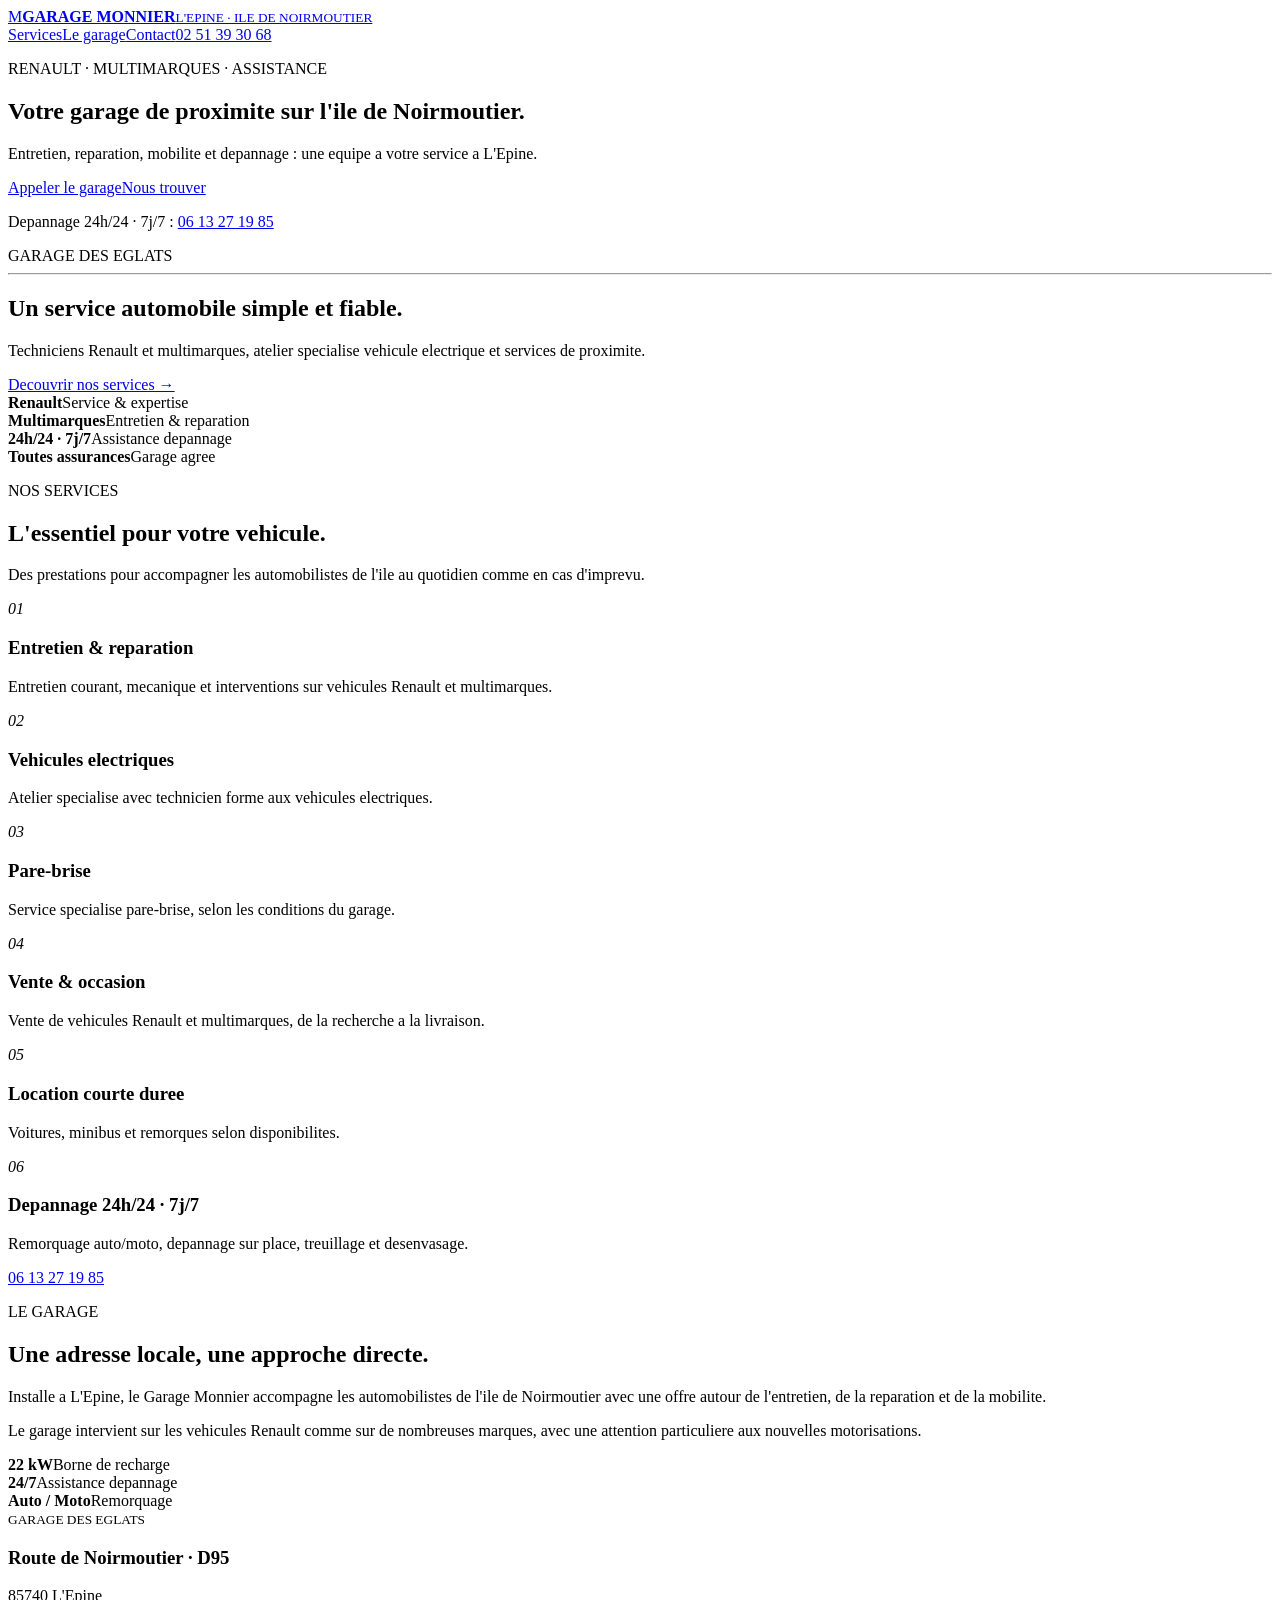
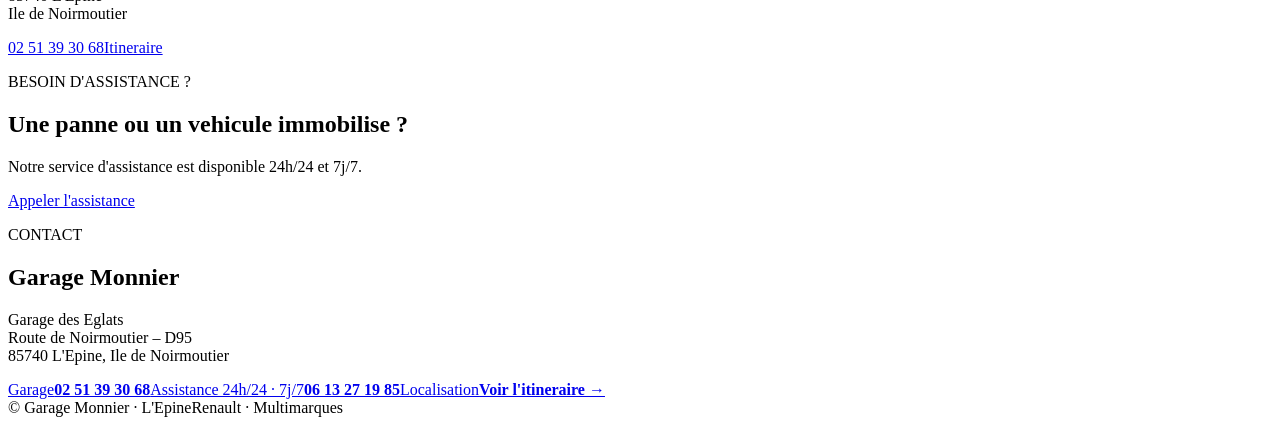
==== index.html @ 8f69752d "feat: add Garage Monnier landing page" ====
<!doctype html>
<html lang="fr">
<head>
<meta charset="utf-8">
<meta name="viewport" content="width=device-width,initial-scale=1">
<meta name="description" content="Garage Monnier - Renault et multimarques a L'Epine, Ile de Noirmoutier.">
<title>Garage Monnier | L'Epine</title>
<link rel="stylesheet" href="style.css">
</head>
<body>
<header class="header">
<div class="container nav-wrap">
<a class="brand" href="#accueil"><span class="mark">M</span><span><b>GARAGE MONNIER</b><small>L'EPINE · ILE DE NOIRMOUTIER</small></span></a>
<nav><a href="#services">Services</a><a href="#garage">Le garage</a><a href="#contact">Contact</a><a class="phone" href="tel:+33251393068">02 51 39 30 68</a></nav>
</div>
</header>
<main>
<section id="accueil" class="hero"><div class="container hero-grid"><div>
<p class="eyebrow">RENAULT · MULTIMARQUES · ASSISTANCE</p>
<h1>Votre garage de proximite sur l'ile de Noirmoutier.</h1>
<p class="lead">Entretien, reparation, mobilite et depannage : une equipe a votre service a L'Epine.</p>
<div class="actions"><a class="btn primary" href="tel:+33251393068">Appeler le garage</a><a class="btn light" href="#contact">Nous trouver</a></div>
<p class="micro">Depannage 24h/24 · 7j/7 : <a href="tel:+33613271985">06 13 27 19 85</a></p>
</div><div class="hero-card"><span>GARAGE DES EGLATS</span><hr><h2>Un service automobile simple et fiable.</h2><p>Techniciens Renault et multimarques, atelier specialise vehicule electrique et services de proximite.</p><a href="#services">Decouvrir nos services →</a></div></div></section>
<section class="trust"><div class="container trust-grid"><div><b>Renault</b><span>Service & expertise</span></div><div><b>Multimarques</b><span>Entretien & reparation</span></div><div><b>24h/24 · 7j/7</b><span>Assistance depannage</span></div><div><b>Toutes assurances</b><span>Garage agree</span></div></div></section>
<section id="services" class="section"><div class="container"><div class="heading"><p class="eyebrow">NOS SERVICES</p><h2>L'essentiel pour votre vehicule.</h2><p>Des prestations pour accompagner les automobilistes de l'ile au quotidien comme en cas d'imprevu.</p></div>
<div class="cards">
<article><i>01</i><h3>Entretien & reparation</h3><p>Entretien courant, mecanique et interventions sur vehicules Renault et multimarques.</p></article>
<article><i>02</i><h3>Vehicules electriques</h3><p>Atelier specialise avec technicien forme aux vehicules electriques.</p></article>
<article><i>03</i><h3>Pare-brise</h3><p>Service specialise pare-brise, selon les conditions du garage.</p></article>
<article><i>04</i><h3>Vente & occasion</h3><p>Vente de vehicules Renault et multimarques, de la recherche a la livraison.</p></article>
<article><i>05</i><h3>Location courte duree</h3><p>Voitures, minibus et remorques selon disponibilites.</p></article>
<article class="emergency"><i>06</i><h3>Depannage 24h/24 · 7j/7</h3><p>Remorquage auto/moto, depannage sur place, treuillage et desenvasage.</p><a href="tel:+33613271985">06 13 27 19 85</a></article>
</div></div></section>
<section id="garage" class="section soft"><div class="container about"><div><p class="eyebrow">LE GARAGE</p><h2>Une adresse locale, une approche directe.</h2><p>Installe a L'Epine, le Garage Monnier accompagne les automobilistes de l'ile de Noirmoutier avec une offre autour de l'entretien, de la reparation et de la mobilite.</p><p>Le garage intervient sur les vehicules Renault comme sur de nombreuses marques, avec une attention particuliere aux nouvelles motorisations.</p><div class="facts"><div><b>22 kW</b><span>Borne de recharge</span></div><div><b>24/7</b><span>Assistance depannage</span></div><div><b>Auto / Moto</b><span>Remorquage</span></div></div></div><aside class="panel"><small>GARAGE DES EGLATS</small><h3>Route de Noirmoutier · D95</h3><p>85740 L'Epine<br>Ile de Noirmoutier</p><a class="btn primary" href="tel:+33251393068">02 51 39 30 68</a><a class="btn outline" target="_blank" rel="noopener" href="https://www.google.com/maps/search/?api=1&query=Garage%20des%20Eglats%20L'Epine%2085740">Itineraire</a></aside></div></section>
<section class="cta"><div class="container cta-inner"><div><p class="eyebrow">BESOIN D'ASSISTANCE ?</p><h2>Une panne ou un vehicule immobilise ?</h2><p>Notre service d'assistance est disponible 24h/24 et 7j/7.</p></div><a class="btn yellow" href="tel:+33613271985">Appeler l'assistance</a></div></section>
<section id="contact" class="section contact"><div class="container contact-grid"><div><p class="eyebrow">CONTACT</p><h2>Garage Monnier</h2><p>Garage des Eglats<br>Route de Noirmoutier – D95<br>85740 L'Epine, Ile de Noirmoutier</p></div><div class="details"><a href="tel:+33251393068"><span>Garage</span><b>02 51 39 30 68</b></a><a href="tel:+33613271985"><span>Assistance 24h/24 · 7j/7</span><b>06 13 27 19 85</b></a><a target="_blank" rel="noopener" href="https://www.google.com/maps/search/?api=1&query=Garage%20des%20Eglats%20L'Epine%2085740"><span>Localisation</span><b>Voir l'itineraire →</b></a></div></div></section>
</main>
<footer><div class="container"><span>© <span id="year"></span> Garage Monnier · L'Epine</span><span>Renault · Multimarques</span></div></footer>
<script src="script.js"></script>
</body></html>
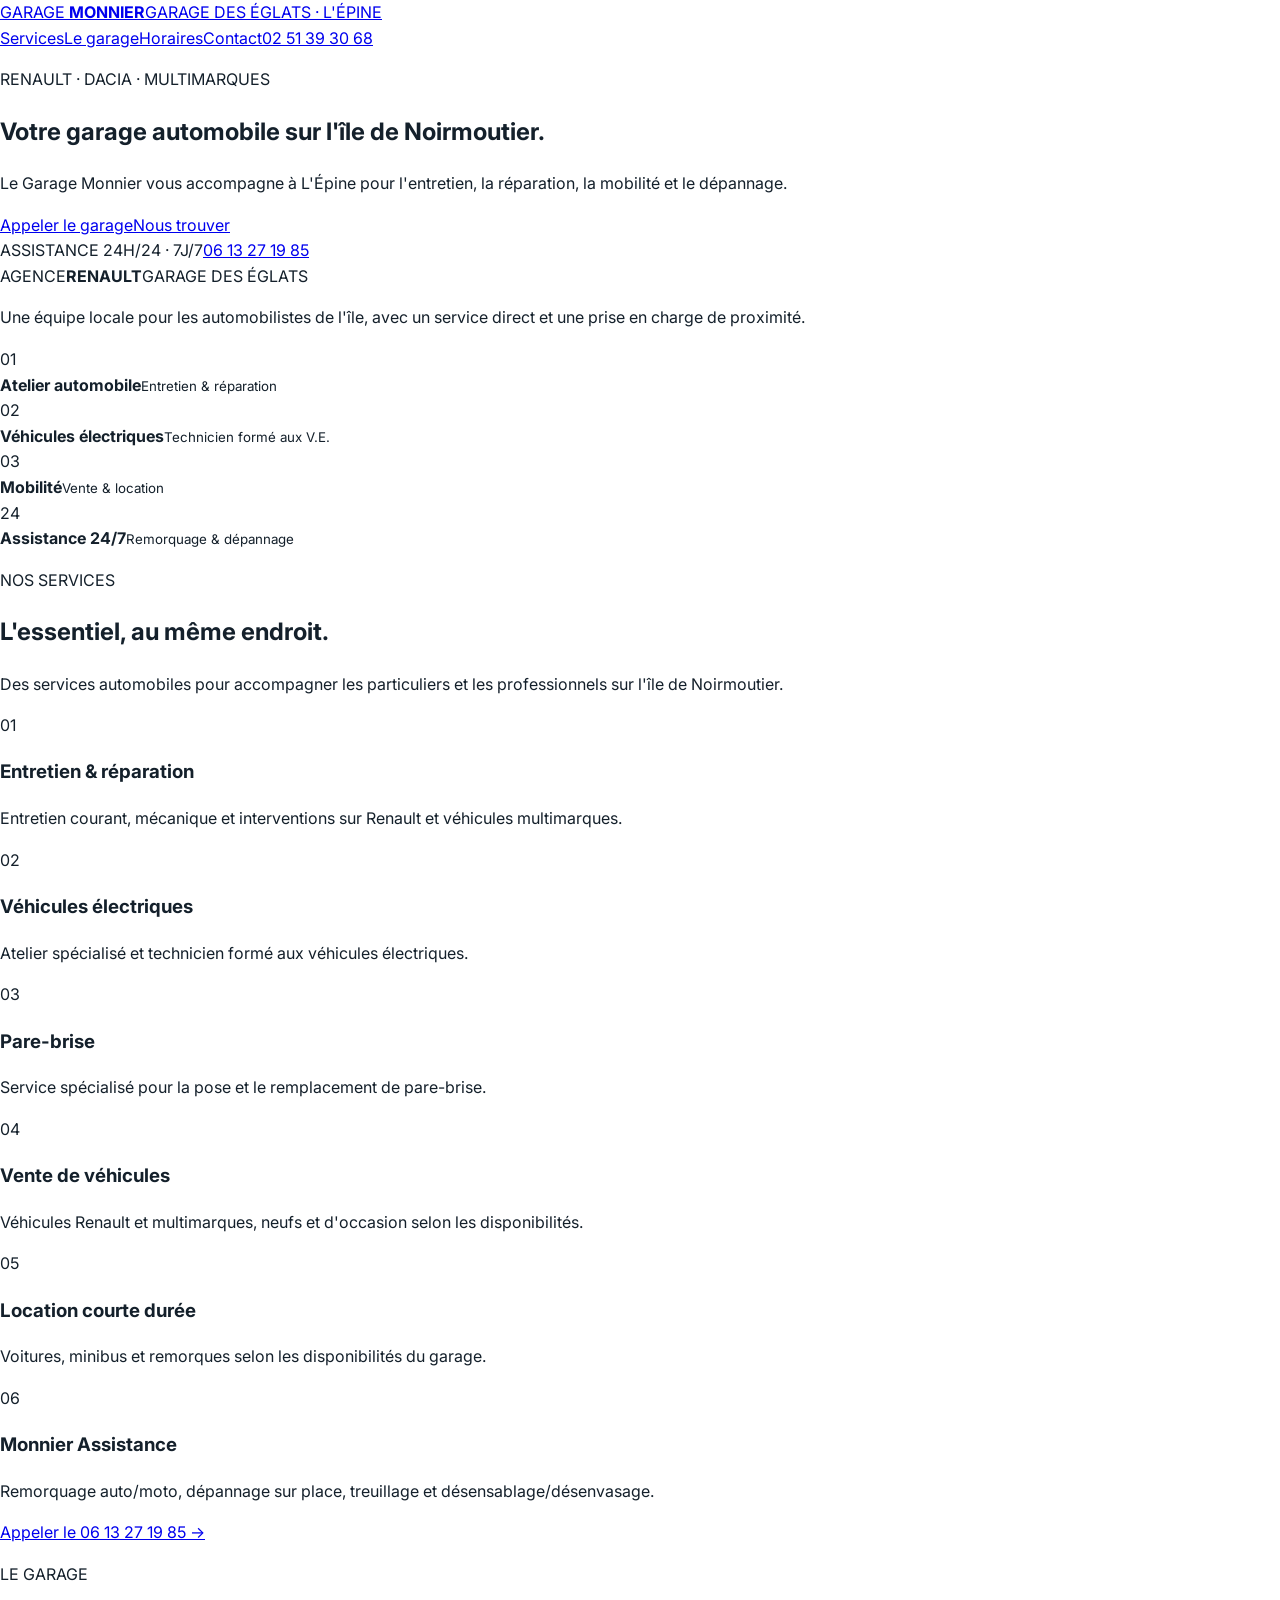
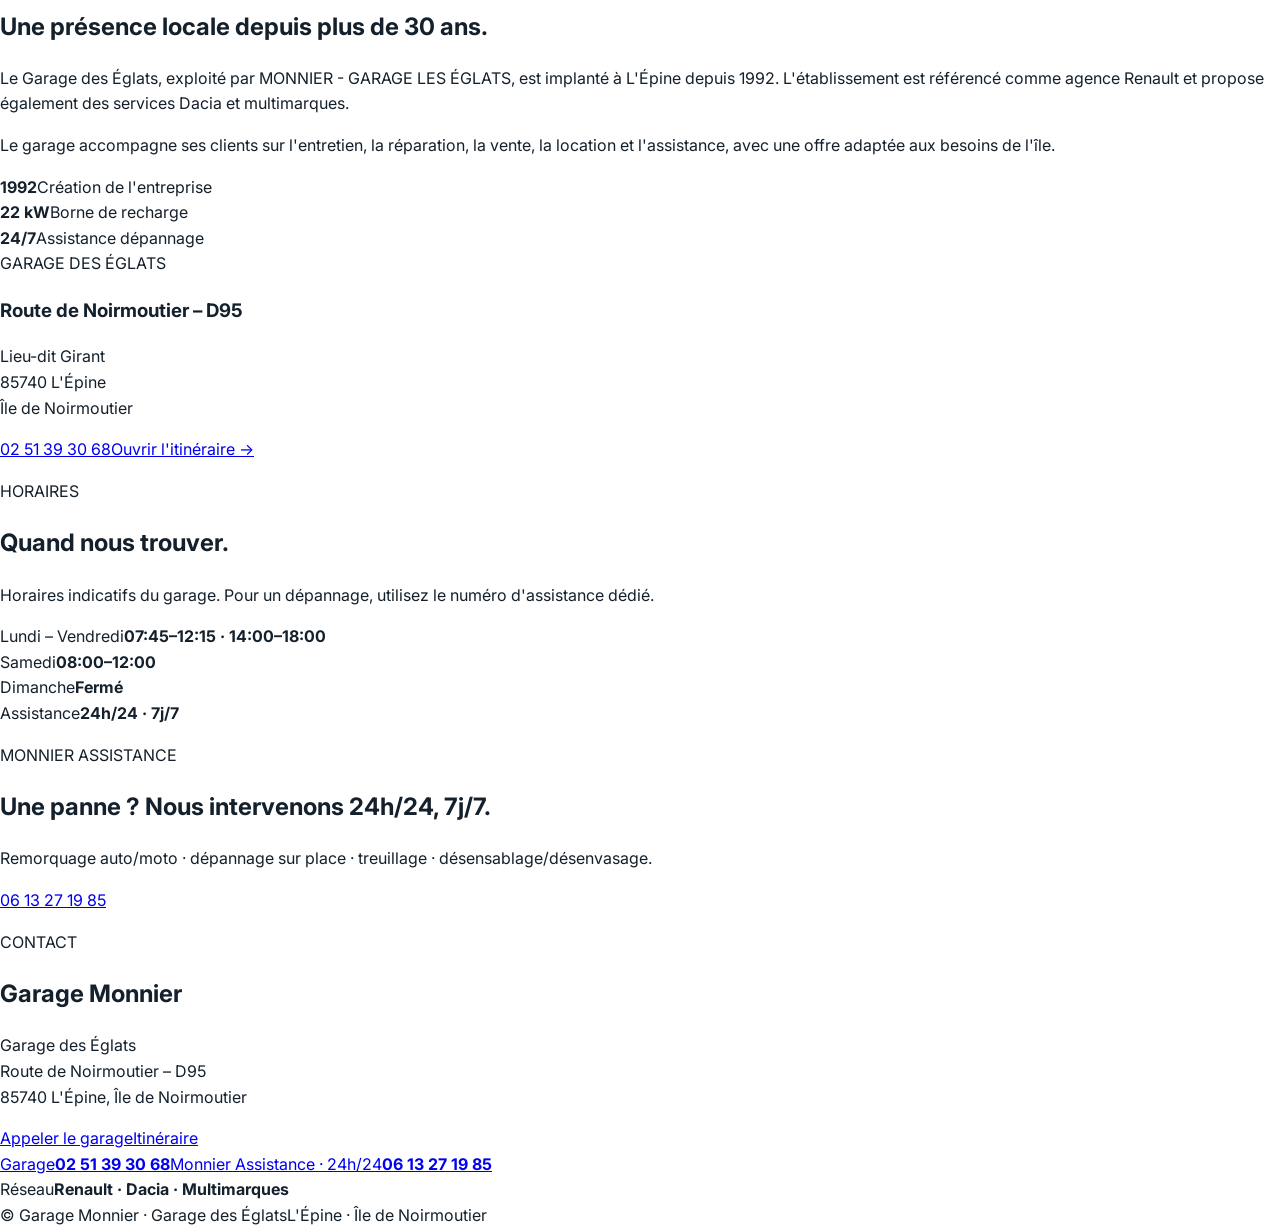
==== commit 25422861: "V2 - refonte sobre et informations Garage Monnier vérifiées" ====
--- a/index.html
+++ b/index.html
@@ -1,41 +1,20 @@
 <!doctype html>
 <html lang="fr">
 <head>
-<meta charset="utf-8">
-<meta name="viewport" content="width=device-width,initial-scale=1">
-<meta name="description" content="Garage Monnier - Renault et multimarques a L'Epine, Ile de Noirmoutier.">
-<title>Garage Monnier | L'Epine</title>
-<link rel="stylesheet" href="style.css">
+<meta charset="utf-8"><meta name="viewport" content="width=device-width, initial-scale=1">
+<meta name="description" content="Garage Monnier – Garage des Églats, agence Renault et Dacia à L'Épine sur l'île de Noirmoutier. Entretien, réparation, vente, location et assistance 24h/24 7j/7.">
+<meta name="theme-color" content="#003b70"><title>Garage Monnier | Garage des Églats – L'Épine</title>
+<link rel="preconnect" href="https://fonts.googleapis.com"><link rel="preconnect" href="https://fonts.gstatic.com" crossorigin><link href="https://fonts.googleapis.com/css2?family=Inter:wght@400;500;600;700;800&family=Montserrat:wght@600;700;800&display=swap" rel="stylesheet"><link rel="stylesheet" href="style.css">
 </head>
 <body>
-<header class="header">
-<div class="container nav-wrap">
-<a class="brand" href="#accueil"><span class="mark">M</span><span><b>GARAGE MONNIER</b><small>L'EPINE · ILE DE NOIRMOUTIER</small></span></a>
-<nav><a href="#services">Services</a><a href="#garage">Le garage</a><a href="#contact">Contact</a><a class="phone" href="tel:+33251393068">02 51 39 30 68</a></nav>
-</div>
-</header>
+<header class="site-header"><div class="container nav-wrap"><a class="brand" href="#accueil"><span class="brand-main">GARAGE <strong>MONNIER</strong></span><span class="brand-sub">GARAGE DES ÉGLATS · L'ÉPINE</span></a><nav class="nav"><a href="#services">Services</a><a href="#garage">Le garage</a><a href="#horaires">Horaires</a><a href="#contact">Contact</a><a class="nav-phone" href="tel:+33251393068">02 51 39 30 68</a></nav></div></header>
 <main>
-<section id="accueil" class="hero"><div class="container hero-grid"><div>
-<p class="eyebrow">RENAULT · MULTIMARQUES · ASSISTANCE</p>
-<h1>Votre garage de proximite sur l'ile de Noirmoutier.</h1>
-<p class="lead">Entretien, reparation, mobilite et depannage : une equipe a votre service a L'Epine.</p>
-<div class="actions"><a class="btn primary" href="tel:+33251393068">Appeler le garage</a><a class="btn light" href="#contact">Nous trouver</a></div>
-<p class="micro">Depannage 24h/24 · 7j/7 : <a href="tel:+33613271985">06 13 27 19 85</a></p>
-</div><div class="hero-card"><span>GARAGE DES EGLATS</span><hr><h2>Un service automobile simple et fiable.</h2><p>Techniciens Renault et multimarques, atelier specialise vehicule electrique et services de proximite.</p><a href="#services">Decouvrir nos services →</a></div></div></section>
-<section class="trust"><div class="container trust-grid"><div><b>Renault</b><span>Service & expertise</span></div><div><b>Multimarques</b><span>Entretien & reparation</span></div><div><b>24h/24 · 7j/7</b><span>Assistance depannage</span></div><div><b>Toutes assurances</b><span>Garage agree</span></div></div></section>
-<section id="services" class="section"><div class="container"><div class="heading"><p class="eyebrow">NOS SERVICES</p><h2>L'essentiel pour votre vehicule.</h2><p>Des prestations pour accompagner les automobilistes de l'ile au quotidien comme en cas d'imprevu.</p></div>
-<div class="cards">
-<article><i>01</i><h3>Entretien & reparation</h3><p>Entretien courant, mecanique et interventions sur vehicules Renault et multimarques.</p></article>
-<article><i>02</i><h3>Vehicules electriques</h3><p>Atelier specialise avec technicien forme aux vehicules electriques.</p></article>
-<article><i>03</i><h3>Pare-brise</h3><p>Service specialise pare-brise, selon les conditions du garage.</p></article>
-<article><i>04</i><h3>Vente & occasion</h3><p>Vente de vehicules Renault et multimarques, de la recherche a la livraison.</p></article>
-<article><i>05</i><h3>Location courte duree</h3><p>Voitures, minibus et remorques selon disponibilites.</p></article>
-<article class="emergency"><i>06</i><h3>Depannage 24h/24 · 7j/7</h3><p>Remorquage auto/moto, depannage sur place, treuillage et desenvasage.</p><a href="tel:+33613271985">06 13 27 19 85</a></article>
-</div></div></section>
-<section id="garage" class="section soft"><div class="container about"><div><p class="eyebrow">LE GARAGE</p><h2>Une adresse locale, une approche directe.</h2><p>Installe a L'Epine, le Garage Monnier accompagne les automobilistes de l'ile de Noirmoutier avec une offre autour de l'entretien, de la reparation et de la mobilite.</p><p>Le garage intervient sur les vehicules Renault comme sur de nombreuses marques, avec une attention particuliere aux nouvelles motorisations.</p><div class="facts"><div><b>22 kW</b><span>Borne de recharge</span></div><div><b>24/7</b><span>Assistance depannage</span></div><div><b>Auto / Moto</b><span>Remorquage</span></div></div></div><aside class="panel"><small>GARAGE DES EGLATS</small><h3>Route de Noirmoutier · D95</h3><p>85740 L'Epine<br>Ile de Noirmoutier</p><a class="btn primary" href="tel:+33251393068">02 51 39 30 68</a><a class="btn outline" target="_blank" rel="noopener" href="https://www.google.com/maps/search/?api=1&query=Garage%20des%20Eglats%20L'Epine%2085740">Itineraire</a></aside></div></section>
-<section class="cta"><div class="container cta-inner"><div><p class="eyebrow">BESOIN D'ASSISTANCE ?</p><h2>Une panne ou un vehicule immobilise ?</h2><p>Notre service d'assistance est disponible 24h/24 et 7j/7.</p></div><a class="btn yellow" href="tel:+33613271985">Appeler l'assistance</a></div></section>
-<section id="contact" class="section contact"><div class="container contact-grid"><div><p class="eyebrow">CONTACT</p><h2>Garage Monnier</h2><p>Garage des Eglats<br>Route de Noirmoutier – D95<br>85740 L'Epine, Ile de Noirmoutier</p></div><div class="details"><a href="tel:+33251393068"><span>Garage</span><b>02 51 39 30 68</b></a><a href="tel:+33613271985"><span>Assistance 24h/24 · 7j/7</span><b>06 13 27 19 85</b></a><a target="_blank" rel="noopener" href="https://www.google.com/maps/search/?api=1&query=Garage%20des%20Eglats%20L'Epine%2085740"><span>Localisation</span><b>Voir l'itineraire →</b></a></div></div></section>
-</main>
-<footer><div class="container"><span>© <span id="year"></span> Garage Monnier · L'Epine</span><span>Renault · Multimarques</span></div></footer>
-<script src="script.js"></script>
-</body></html>
+<section id="accueil" class="hero"><div class="hero-line"></div><div class="container hero-grid"><div class="hero-copy"><p class="eyebrow">RENAULT · DACIA · MULTIMARQUES</p><h1>Votre garage automobile sur l'île de Noirmoutier.</h1><p class="hero-lead">Le Garage Monnier vous accompagne à L'Épine pour l'entretien, la réparation, la mobilité et le dépannage.</p><div class="actions"><a class="btn btn-yellow" href="tel:+33251393068">Appeler le garage</a><a class="btn btn-white" href="#contact">Nous trouver</a></div><div class="hero-assistance"><span>ASSISTANCE 24H/24 · 7J/7</span><a href="tel:+33613271985">06 13 27 19 85</a></div></div><div class="hero-side"><div class="dealer-badge"><span>AGENCE</span><strong>RENAULT</strong><span>GARAGE DES ÉGLATS</span></div><p>Une équipe locale pour les automobilistes de l'île, avec un service direct et une prise en charge de proximité.</p></div></div></section>
+<section class="quick-info"><div class="container quick-grid"><div><span class="quick-icon">01</span><div><strong>Atelier automobile</strong><small>Entretien & réparation</small></div></div><div><span class="quick-icon">02</span><div><strong>Véhicules électriques</strong><small>Technicien formé aux V.E.</small></div></div><div><span class="quick-icon">03</span><div><strong>Mobilité</strong><small>Vente & location</small></div></div><div class="quick-emergency"><span class="quick-icon">24</span><div><strong>Assistance 24/7</strong><small>Remorquage & dépannage</small></div></div></div></section>
+<section id="services" class="section"><div class="container"><div class="section-head"><p class="eyebrow blue">NOS SERVICES</p><h2>L'essentiel, au même endroit.</h2><p>Des services automobiles pour accompagner les particuliers et les professionnels sur l'île de Noirmoutier.</p></div><div class="service-grid"><article class="service-card"><span>01</span><h3>Entretien & réparation</h3><p>Entretien courant, mécanique et interventions sur Renault et véhicules multimarques.</p></article><article class="service-card"><span>02</span><h3>Véhicules électriques</h3><p>Atelier spécialisé et technicien formé aux véhicules électriques.</p></article><article class="service-card"><span>03</span><h3>Pare-brise</h3><p>Service spécialisé pour la pose et le remplacement de pare-brise.</p></article><article class="service-card"><span>04</span><h3>Vente de véhicules</h3><p>Véhicules Renault et multimarques, neufs et d'occasion selon les disponibilités.</p></article><article class="service-card"><span>05</span><h3>Location courte durée</h3><p>Voitures, minibus et remorques selon les disponibilités du garage.</p></article><article class="service-card service-card-dark"><span>06</span><h3>Monnier Assistance</h3><p>Remorquage auto/moto, dépannage sur place, treuillage et désensablage/désenvasage.</p><a href="tel:+33613271985">Appeler le 06 13 27 19 85 →</a></article></div></div></section>
+<section id="garage" class="section section-grey"><div class="container split"><div class="garage-copy"><p class="eyebrow blue">LE GARAGE</p><h2>Une présence locale depuis plus de 30 ans.</h2><p>Le Garage des Églats, exploité par MONNIER - GARAGE LES ÉGLATS, est implanté à L'Épine depuis 1992. L'établissement est référencé comme agence Renault et propose également des services Dacia et multimarques.</p><p>Le garage accompagne ses clients sur l'entretien, la réparation, la vente, la location et l'assistance, avec une offre adaptée aux besoins de l'île.</p><div class="stats"><div><strong>1992</strong><span>Création de l'entreprise</span></div><div><strong>22 kW</strong><span>Borne de recharge</span></div><div><strong>24/7</strong><span>Assistance dépannage</span></div></div></div><aside class="address-card"><div class="card-label">GARAGE DES ÉGLATS</div><h3>Route de Noirmoutier – D95</h3><p>Lieu-dit Girant<br>85740 L'Épine<br>Île de Noirmoutier</p><a class="btn btn-blue" href="tel:+33251393068">02 51 39 30 68</a><a class="map-link" target="_blank" rel="noopener" href="https://www.google.com/maps/search/?api=1&query=Garage%20des%20Eglats%20Route%20de%20Noirmoutier%2085740%20L%27Epine">Ouvrir l'itinéraire →</a></aside></div></section>
+<section id="horaires" class="section hours-section"><div class="container hours-grid"><div><p class="eyebrow blue">HORAIRES</p><h2>Quand nous trouver.</h2><p class="muted">Horaires indicatifs du garage. Pour un dépannage, utilisez le numéro d'assistance dédié.</p></div><div class="hours-card"><div><span>Lundi – Vendredi</span><strong>07:45–12:15 · 14:00–18:00</strong></div><div><span>Samedi</span><strong>08:00–12:00</strong></div><div><span>Dimanche</span><strong>Fermé</strong></div><div class="hours-note"><span>Assistance</span><strong>24h/24 · 7j/7</strong></div></div></div></section>
+<section class="emergency-banner"><div class="container emergency-inner"><div><p class="eyebrow">MONNIER ASSISTANCE</p><h2>Une panne ? Nous intervenons 24h/24, 7j/7.</h2><p>Remorquage auto/moto · dépannage sur place · treuillage · désensablage/désenvasage.</p></div><a class="btn btn-yellow" href="tel:+33613271985">06 13 27 19 85</a></div></section>
+<section id="contact" class="section contact-section"><div class="container contact-grid"><div><p class="eyebrow blue">CONTACT</p><h2>Garage Monnier</h2><p class="muted">Garage des Églats<br>Route de Noirmoutier – D95<br>85740 L'Épine, Île de Noirmoutier</p><div class="contact-actions"><a class="btn btn-blue" href="tel:+33251393068">Appeler le garage</a><a class="btn btn-outline" target="_blank" rel="noopener" href="https://www.google.com/maps/search/?api=1&query=Garage%20des%20Eglats%20Route%20de%20Noirmoutier%2085740%20L%27Epine">Itinéraire</a></div></div><div class="contact-list"><a href="tel:+33251393068"><span>Garage</span><strong>02 51 39 30 68</strong></a><a href="tel:+33613271985"><span>Monnier Assistance · 24h/24</span><strong>06 13 27 19 85</strong></a><div><span>Réseau</span><strong>Renault · Dacia · Multimarques</strong></div></div></div></section>
+</main><footer><div class="container footer-inner"><span>© <span id="year"></span> Garage Monnier · Garage des Églats</span><span>L'Épine · Île de Noirmoutier</span></div></footer><script src="script.js"></script>
+</body></html>
--- a/style.css
+++ b/style.css
@@ -0,0 +1 @@
+body{margin:0;font-family:Inter,Arial,sans-serif;color:#14202b;background:#fff;line-height:1.6}
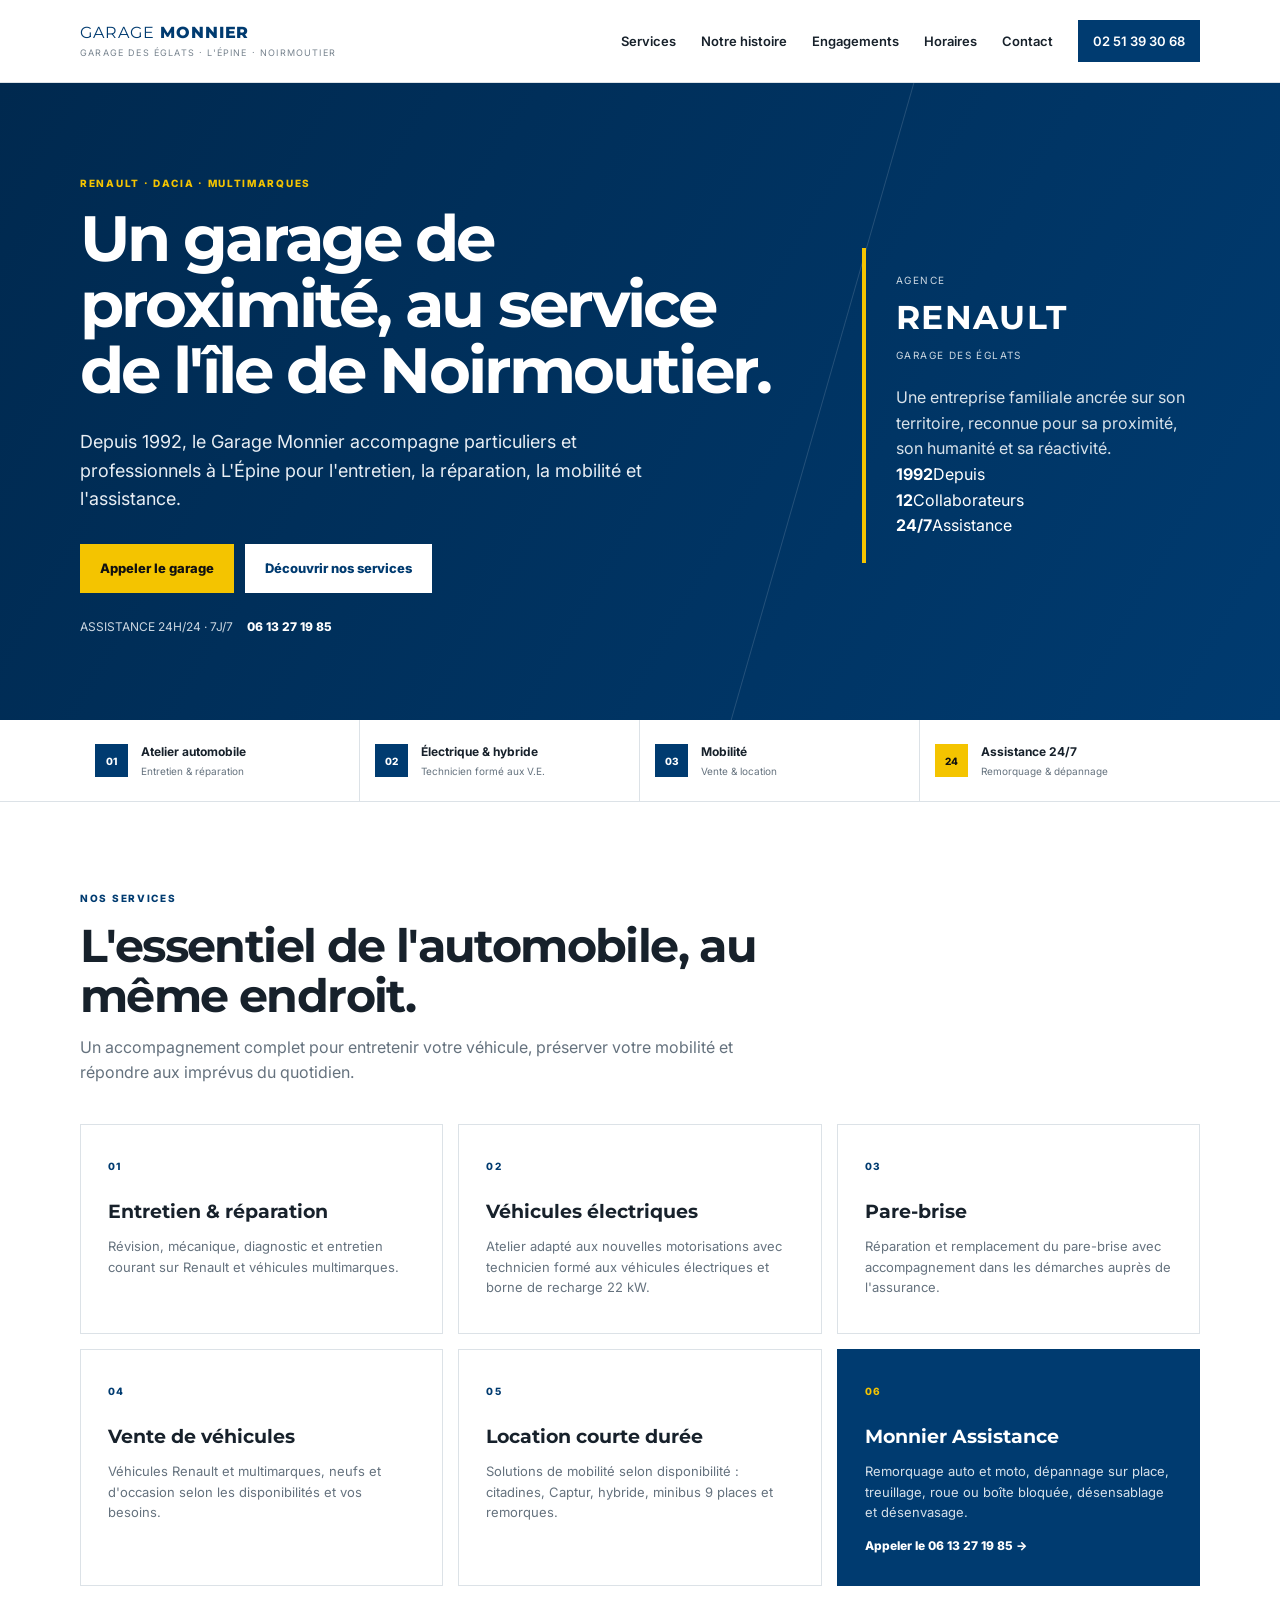
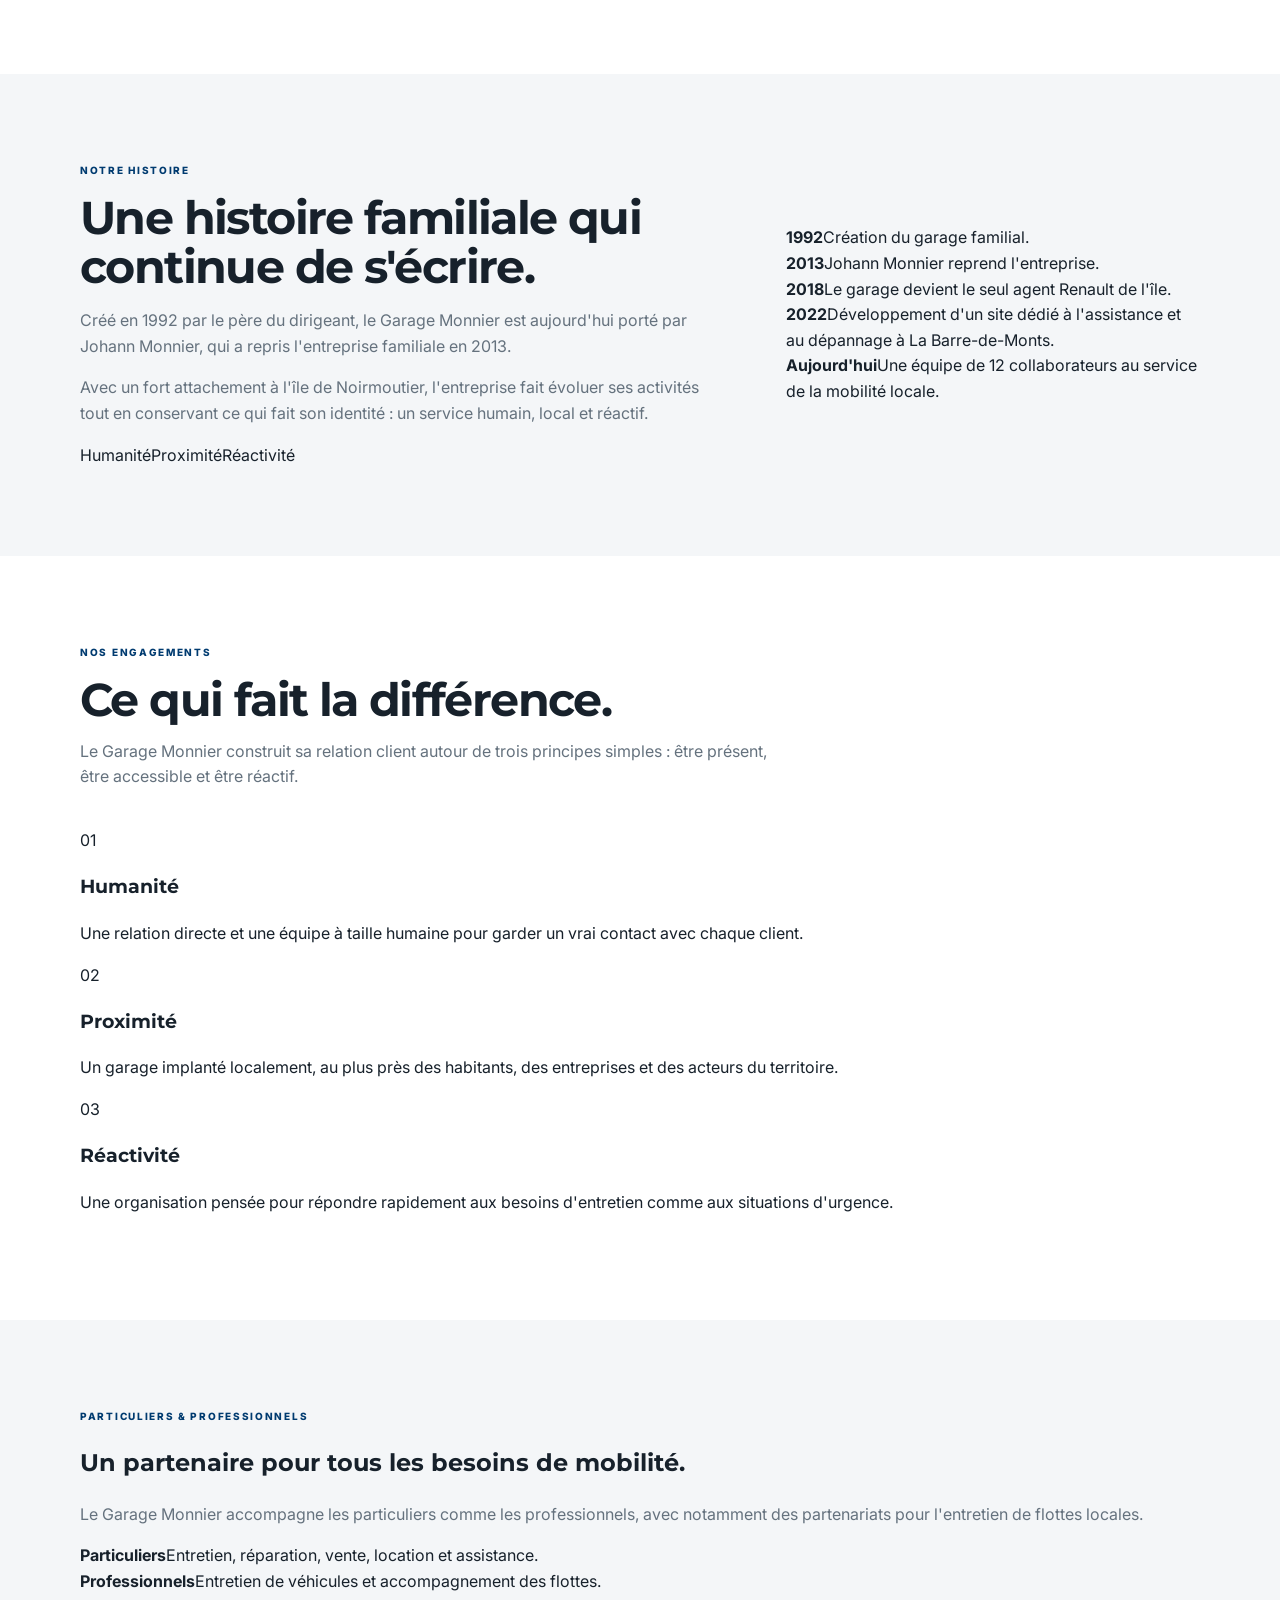
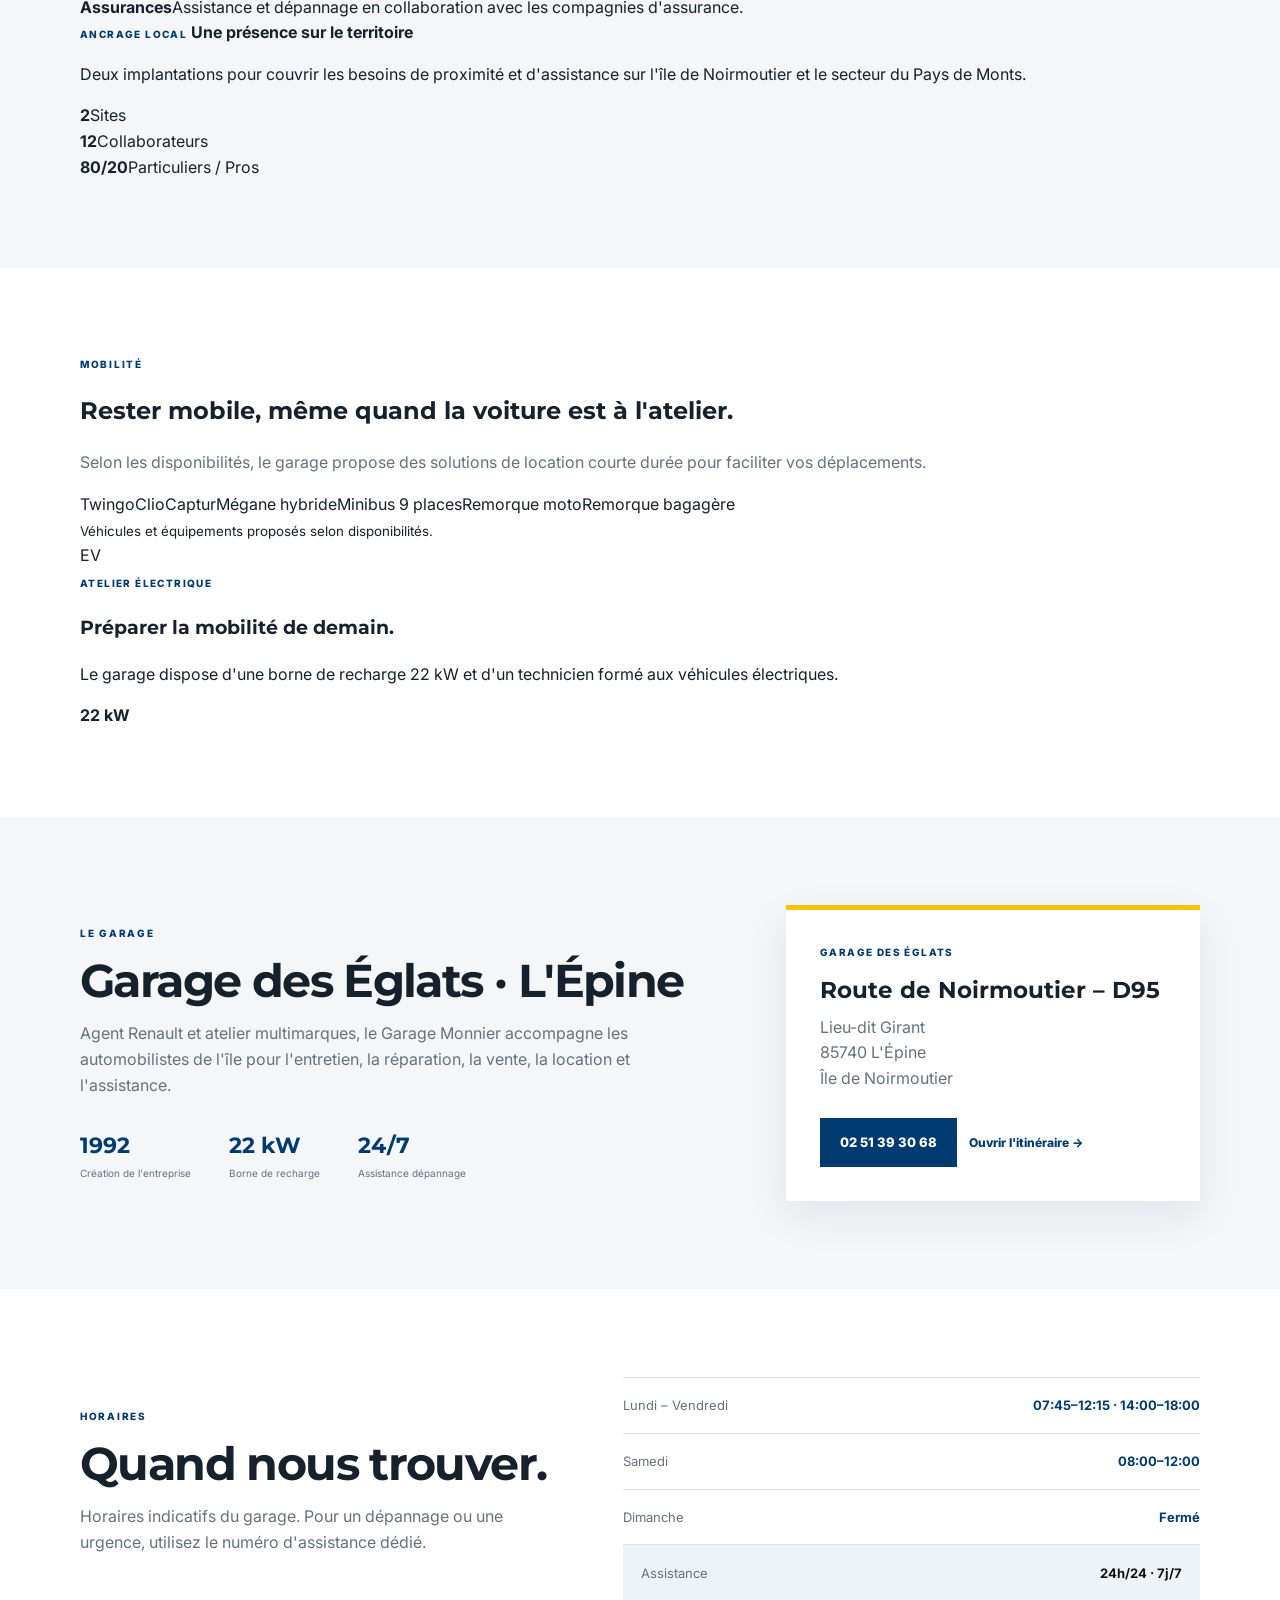
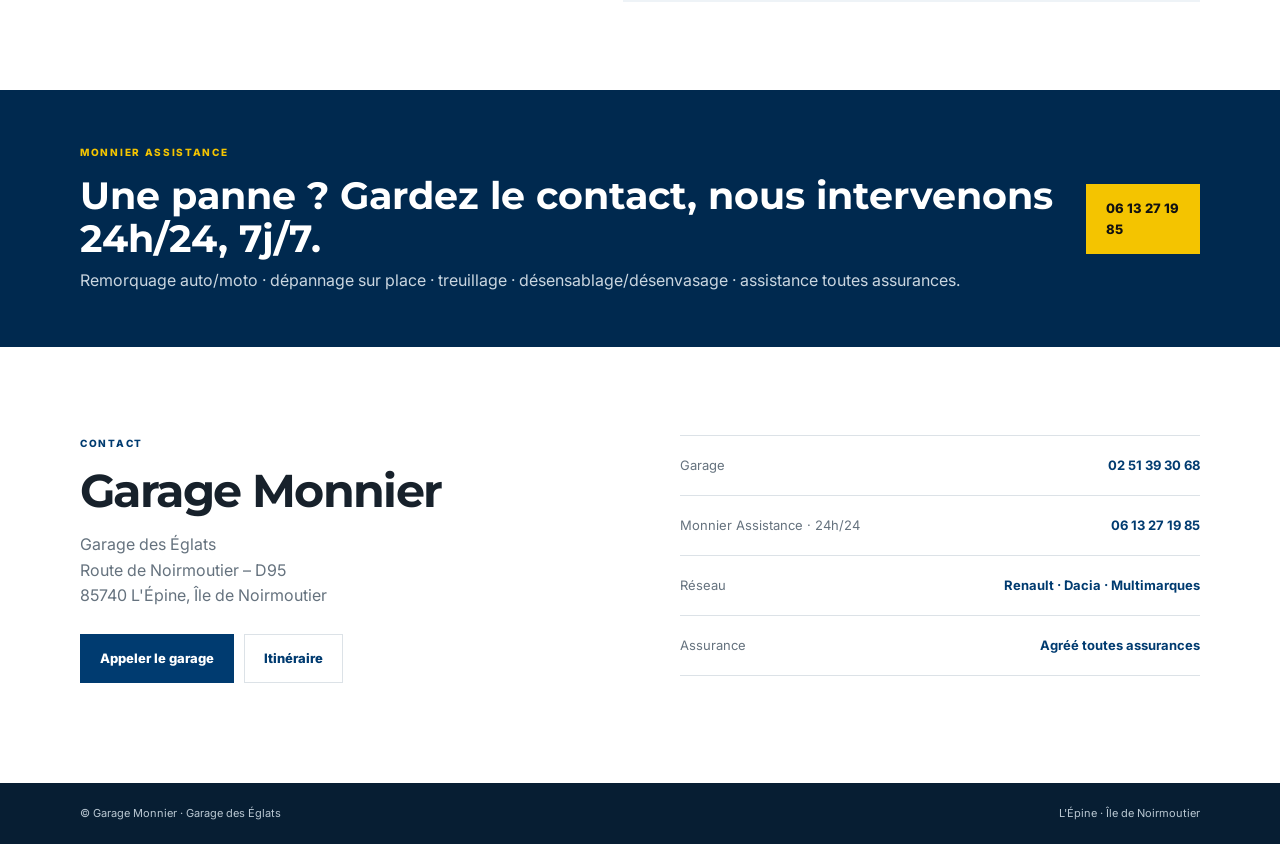
==== commit 017053a6: "feat: enrich Garage Monnier website content and presentation" ====
--- a/index.html
+++ b/index.html
@@ -1,20 +1,242 @@
 <!doctype html>
 <html lang="fr">
 <head>
-<meta charset="utf-8"><meta name="viewport" content="width=device-width, initial-scale=1">
-<meta name="description" content="Garage Monnier – Garage des Églats, agence Renault et Dacia à L'Épine sur l'île de Noirmoutier. Entretien, réparation, vente, location et assistance 24h/24 7j/7.">
-<meta name="theme-color" content="#003b70"><title>Garage Monnier | Garage des Églats – L'Épine</title>
-<link rel="preconnect" href="https://fonts.googleapis.com"><link rel="preconnect" href="https://fonts.gstatic.com" crossorigin><link href="https://fonts.googleapis.com/css2?family=Inter:wght@400;500;600;700;800&family=Montserrat:wght@600;700;800&display=swap" rel="stylesheet"><link rel="stylesheet" href="style.css">
+<meta charset="utf-8">
+<meta name="viewport" content="width=device-width, initial-scale=1">
+<meta name="description" content="Garage Monnier – Garage des Églats à L'Épine, agent Renault et services multimarques sur l'île de Noirmoutier. Entretien, réparation, véhicules électriques, vente, location, pare-brise et assistance 24h/24 7j/7.">
+<meta name="theme-color" content="#003b70">
+<title>Garage Monnier | Garage des Églats – L'Épine</title>
+<link rel="preconnect" href="https://fonts.googleapis.com">
+<link rel="preconnect" href="https://fonts.gstatic.com" crossorigin>
+<link href="https://fonts.googleapis.com/css2?family=Inter:wght@400;500;600;700;800&family=Montserrat:wght@600;700;800&display=swap" rel="stylesheet">
+<link rel="stylesheet" href="style.css">
 </head>
 <body>
-<header class="site-header"><div class="container nav-wrap"><a class="brand" href="#accueil"><span class="brand-main">GARAGE <strong>MONNIER</strong></span><span class="brand-sub">GARAGE DES ÉGLATS · L'ÉPINE</span></a><nav class="nav"><a href="#services">Services</a><a href="#garage">Le garage</a><a href="#horaires">Horaires</a><a href="#contact">Contact</a><a class="nav-phone" href="tel:+33251393068">02 51 39 30 68</a></nav></div></header>
+<header class="site-header">
+  <div class="container nav-wrap">
+    <a class="brand" href="#accueil">
+      <span class="brand-main">GARAGE <strong>MONNIER</strong></span>
+      <span class="brand-sub">GARAGE DES ÉGLATS · L'ÉPINE · NOIRMOUTIER</span>
+    </a>
+    <nav class="nav" aria-label="Navigation principale">
+      <a href="#services">Services</a>
+      <a href="#histoire">Notre histoire</a>
+      <a href="#engagements">Engagements</a>
+      <a href="#horaires">Horaires</a>
+      <a href="#contact">Contact</a>
+      <a class="nav-phone" href="tel:+33251393068">02 51 39 30 68</a>
+    </nav>
+  </div>
+</header>
+
 <main>
-<section id="accueil" class="hero"><div class="hero-line"></div><div class="container hero-grid"><div class="hero-copy"><p class="eyebrow">RENAULT · DACIA · MULTIMARQUES</p><h1>Votre garage automobile sur l'île de Noirmoutier.</h1><p class="hero-lead">Le Garage Monnier vous accompagne à L'Épine pour l'entretien, la réparation, la mobilité et le dépannage.</p><div class="actions"><a class="btn btn-yellow" href="tel:+33251393068">Appeler le garage</a><a class="btn btn-white" href="#contact">Nous trouver</a></div><div class="hero-assistance"><span>ASSISTANCE 24H/24 · 7J/7</span><a href="tel:+33613271985">06 13 27 19 85</a></div></div><div class="hero-side"><div class="dealer-badge"><span>AGENCE</span><strong>RENAULT</strong><span>GARAGE DES ÉGLATS</span></div><p>Une équipe locale pour les automobilistes de l'île, avec un service direct et une prise en charge de proximité.</p></div></div></section>
-<section class="quick-info"><div class="container quick-grid"><div><span class="quick-icon">01</span><div><strong>Atelier automobile</strong><small>Entretien & réparation</small></div></div><div><span class="quick-icon">02</span><div><strong>Véhicules électriques</strong><small>Technicien formé aux V.E.</small></div></div><div><span class="quick-icon">03</span><div><strong>Mobilité</strong><small>Vente & location</small></div></div><div class="quick-emergency"><span class="quick-icon">24</span><div><strong>Assistance 24/7</strong><small>Remorquage & dépannage</small></div></div></div></section>
-<section id="services" class="section"><div class="container"><div class="section-head"><p class="eyebrow blue">NOS SERVICES</p><h2>L'essentiel, au même endroit.</h2><p>Des services automobiles pour accompagner les particuliers et les professionnels sur l'île de Noirmoutier.</p></div><div class="service-grid"><article class="service-card"><span>01</span><h3>Entretien & réparation</h3><p>Entretien courant, mécanique et interventions sur Renault et véhicules multimarques.</p></article><article class="service-card"><span>02</span><h3>Véhicules électriques</h3><p>Atelier spécialisé et technicien formé aux véhicules électriques.</p></article><article class="service-card"><span>03</span><h3>Pare-brise</h3><p>Service spécialisé pour la pose et le remplacement de pare-brise.</p></article><article class="service-card"><span>04</span><h3>Vente de véhicules</h3><p>Véhicules Renault et multimarques, neufs et d'occasion selon les disponibilités.</p></article><article class="service-card"><span>05</span><h3>Location courte durée</h3><p>Voitures, minibus et remorques selon les disponibilités du garage.</p></article><article class="service-card service-card-dark"><span>06</span><h3>Monnier Assistance</h3><p>Remorquage auto/moto, dépannage sur place, treuillage et désensablage/désenvasage.</p><a href="tel:+33613271985">Appeler le 06 13 27 19 85 →</a></article></div></div></section>
-<section id="garage" class="section section-grey"><div class="container split"><div class="garage-copy"><p class="eyebrow blue">LE GARAGE</p><h2>Une présence locale depuis plus de 30 ans.</h2><p>Le Garage des Églats, exploité par MONNIER - GARAGE LES ÉGLATS, est implanté à L'Épine depuis 1992. L'établissement est référencé comme agence Renault et propose également des services Dacia et multimarques.</p><p>Le garage accompagne ses clients sur l'entretien, la réparation, la vente, la location et l'assistance, avec une offre adaptée aux besoins de l'île.</p><div class="stats"><div><strong>1992</strong><span>Création de l'entreprise</span></div><div><strong>22 kW</strong><span>Borne de recharge</span></div><div><strong>24/7</strong><span>Assistance dépannage</span></div></div></div><aside class="address-card"><div class="card-label">GARAGE DES ÉGLATS</div><h3>Route de Noirmoutier – D95</h3><p>Lieu-dit Girant<br>85740 L'Épine<br>Île de Noirmoutier</p><a class="btn btn-blue" href="tel:+33251393068">02 51 39 30 68</a><a class="map-link" target="_blank" rel="noopener" href="https://www.google.com/maps/search/?api=1&query=Garage%20des%20Eglats%20Route%20de%20Noirmoutier%2085740%20L%27Epine">Ouvrir l'itinéraire →</a></aside></div></section>
-<section id="horaires" class="section hours-section"><div class="container hours-grid"><div><p class="eyebrow blue">HORAIRES</p><h2>Quand nous trouver.</h2><p class="muted">Horaires indicatifs du garage. Pour un dépannage, utilisez le numéro d'assistance dédié.</p></div><div class="hours-card"><div><span>Lundi – Vendredi</span><strong>07:45–12:15 · 14:00–18:00</strong></div><div><span>Samedi</span><strong>08:00–12:00</strong></div><div><span>Dimanche</span><strong>Fermé</strong></div><div class="hours-note"><span>Assistance</span><strong>24h/24 · 7j/7</strong></div></div></div></section>
-<section class="emergency-banner"><div class="container emergency-inner"><div><p class="eyebrow">MONNIER ASSISTANCE</p><h2>Une panne ? Nous intervenons 24h/24, 7j/7.</h2><p>Remorquage auto/moto · dépannage sur place · treuillage · désensablage/désenvasage.</p></div><a class="btn btn-yellow" href="tel:+33613271985">06 13 27 19 85</a></div></section>
-<section id="contact" class="section contact-section"><div class="container contact-grid"><div><p class="eyebrow blue">CONTACT</p><h2>Garage Monnier</h2><p class="muted">Garage des Églats<br>Route de Noirmoutier – D95<br>85740 L'Épine, Île de Noirmoutier</p><div class="contact-actions"><a class="btn btn-blue" href="tel:+33251393068">Appeler le garage</a><a class="btn btn-outline" target="_blank" rel="noopener" href="https://www.google.com/maps/search/?api=1&query=Garage%20des%20Eglats%20Route%20de%20Noirmoutier%2085740%20L%27Epine">Itinéraire</a></div></div><div class="contact-list"><a href="tel:+33251393068"><span>Garage</span><strong>02 51 39 30 68</strong></a><a href="tel:+33613271985"><span>Monnier Assistance · 24h/24</span><strong>06 13 27 19 85</strong></a><div><span>Réseau</span><strong>Renault · Dacia · Multimarques</strong></div></div></div></section>
-</main><footer><div class="container footer-inner"><span>© <span id="year"></span> Garage Monnier · Garage des Églats</span><span>L'Épine · Île de Noirmoutier</span></div></footer><script src="script.js"></script>
-</body></html>+<section id="accueil" class="hero">
+  <div class="hero-line"></div>
+  <div class="container hero-grid">
+    <div class="hero-copy">
+      <p class="eyebrow">RENAULT · DACIA · MULTIMARQUES</p>
+      <h1>Un garage de proximité, au service de l'île de Noirmoutier.</h1>
+      <p class="hero-lead">Depuis 1992, le Garage Monnier accompagne particuliers et professionnels à L'Épine pour l'entretien, la réparation, la mobilité et l'assistance.</p>
+      <div class="actions">
+        <a class="btn btn-yellow" href="tel:+33251393068">Appeler le garage</a>
+        <a class="btn btn-white" href="#services">Découvrir nos services</a>
+      </div>
+      <div class="hero-assistance">
+        <span>ASSISTANCE 24H/24 · 7J/7</span>
+        <a href="tel:+33613271985">06 13 27 19 85</a>
+      </div>
+    </div>
+    <div class="hero-side">
+      <div class="dealer-badge">
+        <span>AGENCE</span>
+        <strong>RENAULT</strong>
+        <span>GARAGE DES ÉGLATS</span>
+      </div>
+      <p>Une entreprise familiale ancrée sur son territoire, reconnue pour sa proximité, son humanité et sa réactivité.</p>
+      <div class="hero-mini-stats">
+        <div><strong>1992</strong><span>Depuis</span></div>
+        <div><strong>12</strong><span>Collaborateurs</span></div>
+        <div><strong>24/7</strong><span>Assistance</span></div>
+      </div>
+    </div>
+  </div>
+</section>
+
+<section class="quick-info">
+  <div class="container quick-grid">
+    <div><span class="quick-icon">01</span><div><strong>Atelier automobile</strong><small>Entretien & réparation</small></div></div>
+    <div><span class="quick-icon">02</span><div><strong>Électrique & hybride</strong><small>Technicien formé aux V.E.</small></div></div>
+    <div><span class="quick-icon">03</span><div><strong>Mobilité</strong><small>Vente & location</small></div></div>
+    <div class="quick-emergency"><span class="quick-icon">24</span><div><strong>Assistance 24/7</strong><small>Remorquage & dépannage</small></div></div>
+  </div>
+</section>
+
+<section id="services" class="section">
+  <div class="container">
+    <div class="section-head">
+      <p class="eyebrow blue">NOS SERVICES</p>
+      <h2>L'essentiel de l'automobile, au même endroit.</h2>
+      <p>Un accompagnement complet pour entretenir votre véhicule, préserver votre mobilité et répondre aux imprévus du quotidien.</p>
+    </div>
+    <div class="service-grid">
+      <article class="service-card"><span>01</span><h3>Entretien & réparation</h3><p>Révision, mécanique, diagnostic et entretien courant sur Renault et véhicules multimarques.</p></article>
+      <article class="service-card"><span>02</span><h3>Véhicules électriques</h3><p>Atelier adapté aux nouvelles motorisations avec technicien formé aux véhicules électriques et borne de recharge 22 kW.</p></article>
+      <article class="service-card"><span>03</span><h3>Pare-brise</h3><p>Réparation et remplacement du pare-brise avec accompagnement dans les démarches auprès de l'assurance.</p></article>
+      <article class="service-card"><span>04</span><h3>Vente de véhicules</h3><p>Véhicules Renault et multimarques, neufs et d'occasion selon les disponibilités et vos besoins.</p></article>
+      <article class="service-card"><span>05</span><h3>Location courte durée</h3><p>Solutions de mobilité selon disponibilité : citadines, Captur, hybride, minibus 9 places et remorques.</p></article>
+      <article class="service-card service-card-dark"><span>06</span><h3>Monnier Assistance</h3><p>Remorquage auto et moto, dépannage sur place, treuillage, roue ou boîte bloquée, désensablage et désenvasage.</p><a href="tel:+33613271985">Appeler le 06 13 27 19 85 →</a></article>
+    </div>
+  </div>
+</section>
+
+<section id="histoire" class="section section-grey">
+  <div class="container split history-layout">
+    <div class="garage-copy">
+      <p class="eyebrow blue">NOTRE HISTOIRE</p>
+      <h2>Une histoire familiale qui continue de s'écrire.</h2>
+      <p>Créé en 1992 par le père du dirigeant, le Garage Monnier est aujourd'hui porté par Johann Monnier, qui a repris l'entreprise familiale en 2013.</p>
+      <p>Avec un fort attachement à l'île de Noirmoutier, l'entreprise fait évoluer ses activités tout en conservant ce qui fait son identité : un service humain, local et réactif.</p>
+      <div class="value-pills"><span>Humanité</span><span>Proximité</span><span>Réactivité</span></div>
+    </div>
+    <div class="timeline">
+      <div><strong>1992</strong><span>Création du garage familial.</span></div>
+      <div><strong>2013</strong><span>Johann Monnier reprend l'entreprise.</span></div>
+      <div><strong>2018</strong><span>Le garage devient le seul agent Renault de l'île.</span></div>
+      <div><strong>2022</strong><span>Développement d'un site dédié à l'assistance et au dépannage à La Barre-de-Monts.</span></div>
+      <div><strong>Aujourd'hui</strong><span>Une équipe de 12 collaborateurs au service de la mobilité locale.</span></div>
+    </div>
+  </div>
+</section>
+
+<section id="engagements" class="section">
+  <div class="container">
+    <div class="section-head">
+      <p class="eyebrow blue">NOS ENGAGEMENTS</p>
+      <h2>Ce qui fait la différence.</h2>
+      <p>Le Garage Monnier construit sa relation client autour de trois principes simples : être présent, être accessible et être réactif.</p>
+    </div>
+    <div class="engagement-grid">
+      <article class="engagement-card"><div class="engagement-number">01</div><h3>Humanité</h3><p>Une relation directe et une équipe à taille humaine pour garder un vrai contact avec chaque client.</p></article>
+      <article class="engagement-card featured"><div class="engagement-number">02</div><h3>Proximité</h3><p>Un garage implanté localement, au plus près des habitants, des entreprises et des acteurs du territoire.</p></article>
+      <article class="engagement-card"><div class="engagement-number">03</div><h3>Réactivité</h3><p>Une organisation pensée pour répondre rapidement aux besoins d'entretien comme aux situations d'urgence.</p></article>
+    </div>
+  </div>
+</section>
+
+<section class="section section-grey">
+  <div class="container business-grid">
+    <div>
+      <p class="eyebrow blue">PARTICULIERS & PROFESSIONNELS</p>
+      <h2>Un partenaire pour tous les besoins de mobilité.</h2>
+      <p class="muted">Le Garage Monnier accompagne les particuliers comme les professionnels, avec notamment des partenariats pour l'entretien de flottes locales.</p>
+      <div class="audience-list">
+        <div><strong>Particuliers</strong><span>Entretien, réparation, vente, location et assistance.</span></div>
+        <div><strong>Professionnels</strong><span>Entretien de véhicules et accompagnement des flottes.</span></div>
+        <div><strong>Assurances</strong><span>Assistance et dépannage en collaboration avec les compagnies d'assurance.</span></div>
+      </div>
+    </div>
+    <div class="territory-card">
+      <span class="card-label">ANCRAGE LOCAL</span>
+      <strong>Une présence sur le territoire</strong>
+      <p>Deux implantations pour couvrir les besoins de proximité et d'assistance sur l'île de Noirmoutier et le secteur du Pays de Monts.</p>
+      <div class="territory-stats"><div><strong>2</strong><span>Sites</span></div><div><strong>12</strong><span>Collaborateurs</span></div><div><strong>80/20</strong><span>Particuliers / Pros</span></div></div>
+    </div>
+  </div>
+</section>
+
+<section class="section mobility-section">
+  <div class="container mobility-grid">
+    <div class="mobility-copy">
+      <p class="eyebrow blue">MOBILITÉ</p>
+      <h2>Rester mobile, même quand la voiture est à l'atelier.</h2>
+      <p class="muted">Selon les disponibilités, le garage propose des solutions de location courte durée pour faciliter vos déplacements.</p>
+      <div class="rental-tags"><span>Twingo</span><span>Clio</span><span>Captur</span><span>Mégane hybride</span><span>Minibus 9 places</span><span>Remorque moto</span><span>Remorque bagagère</span></div>
+      <small>Véhicules et équipements proposés selon disponibilités.</small>
+    </div>
+    <div class="ev-card">
+      <span class="ev-icon">EV</span>
+      <div><span class="card-label">ATELIER ÉLECTRIQUE</span><h3>Préparer la mobilité de demain.</h3><p>Le garage dispose d'une borne de recharge 22 kW et d'un technicien formé aux véhicules électriques.</p></div>
+      <strong>22 kW</strong>
+    </div>
+  </div>
+</section>
+
+<section id="garage" class="section section-grey">
+  <div class="container split">
+    <div class="garage-copy">
+      <p class="eyebrow blue">LE GARAGE</p>
+      <h2>Garage des Églats · L'Épine</h2>
+      <p>Agent Renault et atelier multimarques, le Garage Monnier accompagne les automobilistes de l'île pour l'entretien, la réparation, la vente, la location et l'assistance.</p>
+      <div class="stats">
+        <div><strong>1992</strong><span>Création de l'entreprise</span></div>
+        <div><strong>22 kW</strong><span>Borne de recharge</span></div>
+        <div><strong>24/7</strong><span>Assistance dépannage</span></div>
+      </div>
+    </div>
+    <aside class="address-card">
+      <div class="card-label">GARAGE DES ÉGLATS</div>
+      <h3>Route de Noirmoutier – D95</h3>
+      <p>Lieu-dit Girant<br>85740 L'Épine<br>Île de Noirmoutier</p>
+      <a class="btn btn-blue" href="tel:+33251393068">02 51 39 30 68</a>
+      <a class="map-link" target="_blank" rel="noopener" href="https://www.google.com/maps/search/?api=1&query=Garage%20des%20Eglats%20Route%20de%20Noirmoutier%2085740%20L%27Epine">Ouvrir l'itinéraire →</a>
+    </aside>
+  </div>
+</section>
+
+<section id="horaires" class="section hours-section">
+  <div class="container hours-grid">
+    <div>
+      <p class="eyebrow blue">HORAIRES</p>
+      <h2>Quand nous trouver.</h2>
+      <p class="muted">Horaires indicatifs du garage. Pour un dépannage ou une urgence, utilisez le numéro d'assistance dédié.</p>
+    </div>
+    <div class="hours-card">
+      <div><span>Lundi – Vendredi</span><strong>07:45–12:15 · 14:00–18:00</strong></div>
+      <div><span>Samedi</span><strong>08:00–12:00</strong></div>
+      <div><span>Dimanche</span><strong>Fermé</strong></div>
+      <div class="hours-note"><span>Assistance</span><strong>24h/24 · 7j/7</strong></div>
+    </div>
+  </div>
+</section>
+
+<section class="emergency-banner">
+  <div class="container emergency-inner">
+    <div>
+      <p class="eyebrow">MONNIER ASSISTANCE</p>
+      <h2>Une panne ? Gardez le contact, nous intervenons 24h/24, 7j/7.</h2>
+      <p>Remorquage auto/moto · dépannage sur place · treuillage · désensablage/désenvasage · assistance toutes assurances.</p>
+    </div>
+    <a class="btn btn-yellow" href="tel:+33613271985">06 13 27 19 85</a>
+  </div>
+</section>
+
+<section id="contact" class="section contact-section">
+  <div class="container contact-grid">
+    <div>
+      <p class="eyebrow blue">CONTACT</p>
+      <h2>Garage Monnier</h2>
+      <p class="muted">Garage des Églats<br>Route de Noirmoutier – D95<br>85740 L'Épine, Île de Noirmoutier</p>
+      <div class="contact-actions">
+        <a class="btn btn-blue" href="tel:+33251393068">Appeler le garage</a>
+        <a class="btn btn-outline" target="_blank" rel="noopener" href="https://www.google.com/maps/search/?api=1&query=Garage%20des%20Eglats%20Route%20de%20Noirmoutier%2085740%20L%27Epine">Itinéraire</a>
+      </div>
+    </div>
+    <div class="contact-list">
+      <a href="tel:+33251393068"><span>Garage</span><strong>02 51 39 30 68</strong></a>
+      <a href="tel:+33613271985"><span>Monnier Assistance · 24h/24</span><strong>06 13 27 19 85</strong></a>
+      <div><span>Réseau</span><strong>Renault · Dacia · Multimarques</strong></div>
+      <div><span>Assurance</span><strong>Agréé toutes assurances</strong></div>
+    </div>
+  </div>
+</section>
+</main>
+
+<footer>
+  <div class="container footer-inner">
+    <span>© <span id="year"></span> Garage Monnier · Garage des Églats</span>
+    <span>L'Épine · Île de Noirmoutier</span>
+  </div>
+</footer>
+<script src="script.js"></script>
+</body>
+</html>
--- a/style.css
+++ b/style.css
@@ -1 +1 @@
-body{margin:0;font-family:Inter,Arial,sans-serif;color:#14202b;background:#fff;line-height:1.6}+:root{--blue:#003b70;--blue2:#00294f;--yellow:#f4c400;--ink:#17212b;--muted:#65727e;--soft:#f4f6f8;--line:#dce2e7;--white:#fff}*{box-sizing:border-box}html{scroll-behavior:smooth}body{margin:0;font-family:Inter,Arial,sans-serif;color:var(--ink);background:#fff;line-height:1.6}a{color:inherit}.container{width:min(1120px,92%);margin:auto}.site-header{position:sticky;top:0;z-index:20;background:rgba(255,255,255,.97);border-bottom:1px solid var(--line)}.nav-wrap{min-height:82px;display:flex;align-items:center;justify-content:space-between;gap:30px}.brand{text-decoration:none;line-height:1}.brand-main{display:block;font-family:Montserrat,Arial,sans-serif;font-size:16px;letter-spacing:.06em;color:var(--blue)}.brand-main strong{font-weight:800}.brand-sub{display:block;margin-top:7px;font-size:9px;letter-spacing:.13em;color:#77838e}.nav{display:flex;align-items:center;gap:25px;font-size:13px;font-weight:600}.nav a{text-decoration:none}.nav a:hover{color:var(--blue)}.nav-phone{background:var(--blue);color:#fff!important;padding:11px 15px}.hero{position:relative;overflow:hidden;background:linear-gradient(120deg,var(--blue2),var(--blue));color:#fff;padding:92px 0 84px}.hero-line{position:absolute;right:-80px;top:0;width:42%;height:100%;border-left:1px solid rgba(255,255,255,.14);transform:skewX(-16deg)}.hero-grid{display:grid;grid-template-columns:1.35fr .65fr;gap:80px;align-items:center;position:relative}.eyebrow{margin:0 0 15px;font-size:10px;font-weight:800;letter-spacing:.17em;color:var(--yellow)}.eyebrow.blue{color:var(--blue)}h1,h2,h3{font-family:Montserrat,Arial,sans-serif}h1{font-size:clamp(40px,5vw,65px);line-height:1.03;letter-spacing:-.045em;margin:0 0 24px;max-width:720px}.hero-lead{font-size:18px;color:#e8eef4;max-width:620px;margin:0 0 30px}.actions{display:flex;gap:11px;flex-wrap:wrap}.btn{display:inline-block;text-decoration:none;padding:13px 19px;font-weight:800;font-size:13px;border:1px solid transparent}.btn-yellow{background:var(--yellow);color:#111}.btn-white{background:#fff;color:var(--blue)}.btn-blue{background:var(--blue);color:#fff}.btn-outline{border-color:var(--line);color:var(--blue)}.hero-assistance{display:flex;gap:14px;align-items:center;margin-top:24px;font-size:12px;color:#cbd7e1}.hero-assistance a{color:#fff;font-weight:800;text-decoration:none}.hero-side{border-left:4px solid var(--yellow);padding:24px 0 24px 30px}.dealer-badge{display:flex;flex-direction:column;gap:3px;margin-bottom:22px}.dealer-badge span{font-size:10px;letter-spacing:.14em;color:#cbd7e1}.dealer-badge strong{font-family:Montserrat,Arial,sans-serif;font-size:33px;letter-spacing:.04em}.hero-side p{color:#d8e2ea;max-width:330px;margin:0}.quick-info{background:#fff;border-bottom:1px solid var(--line)}.quick-grid{display:grid;grid-template-columns:repeat(4,1fr)}.quick-grid>div{display:flex;gap:13px;align-items:center;padding:22px 15px;border-right:1px solid var(--line)}.quick-grid>div:last-child{border-right:0}.quick-icon{width:33px;height:33px;display:grid;place-items:center;background:var(--blue);color:#fff;font-size:10px;font-weight:800}.quick-grid strong,.quick-grid small{display:block}.quick-grid strong{font-size:12px}.quick-grid small{font-size:10px;color:var(--muted);margin-top:2px}.quick-emergency .quick-icon{background:var(--yellow);color:#111}.section{padding:88px 0}.section-head{max-width:690px;margin-bottom:38px}.section-head h2,.garage-copy h2,.hours-grid h2,.contact-grid h2{font-size:clamp(31px,4vw,46px);line-height:1.08;letter-spacing:-.035em;margin:0 0 14px}.section-head>p:not(.eyebrow){color:var(--muted);margin:0}.service-grid{display:grid;grid-template-columns:repeat(3,1fr);gap:15px}.service-card{border:1px solid var(--line);padding:27px;min-height:210px;background:#fff;transition:.2s ease}.service-card:hover{transform:translateY(-2px);border-color:#b7c5d0}.service-card>span{font-size:10px;color:var(--blue);font-weight:800;letter-spacing:.12em}.service-card h3{font-size:19px;margin:20px 0 8px}.service-card p{font-size:13px;color:var(--muted);margin:0}.service-card a{display:inline-block;margin-top:13px;color:#fff;font-size:12px;font-weight:800;text-decoration:none}.service-card-dark{background:var(--blue);color:#fff;border-color:var(--blue)}.service-card-dark>span{color:var(--yellow)}.service-card-dark p{color:#d5e0e9}.section-grey{background:var(--soft)}.split{display:grid;grid-template-columns:1.2fr .8fr;gap:85px;align-items:center}.garage-copy>p:not(.eyebrow){color:var(--muted);max-width:690px}.stats{display:flex;gap:38px;margin-top:30px;flex-wrap:wrap}.stats strong,.stats span{display:block}.stats strong{font-family:Montserrat,Arial,sans-serif;font-size:22px;color:var(--blue)}.stats span{font-size:10px;color:var(--muted);margin-top:2px}.address-card{background:#fff;padding:34px;border-top:5px solid var(--yellow);box-shadow:0 15px 40px rgba(0,40,79,.08)}.card-label{font-size:10px;letter-spacing:.14em;font-weight:800;color:var(--blue)}.address-card h3{font-size:23px;line-height:1.2;margin:17px 0 10px}.address-card p{color:var(--muted);margin:0 0 24px}.address-card .btn{margin-right:8px}.map-link{display:inline-block;margin-top:18px;color:var(--blue);font-size:12px;font-weight:800;text-decoration:none}.hours-grid{display:grid;grid-template-columns:.9fr 1.1fr;gap:70px;align-items:center}.muted{color:var(--muted)}.hours-card{border-top:1px solid var(--line)}.hours-card>div{display:flex;justify-content:space-between;gap:25px;padding:17px 0;border-bottom:1px solid var(--line);font-size:13px}.hours-card span{color:var(--muted)}.hours-card strong{color:var(--blue);text-align:right}.hours-note{border-bottom:0!important;background:#eef3f7;padding:18px!important}.hours-note strong{color:#111}.emergency-banner{background:var(--blue2);color:#fff;padding:54px 0}.emergency-inner{display:flex;justify-content:space-between;align-items:center;gap:30px}.emergency-inner h2{font-size:clamp(27px,3vw,39px);line-height:1.1;margin:0 0 8px}.emergency-inner p:not(.eyebrow){color:#cad6e0;margin:0}.contact-section{padding-bottom:100px}.contact-grid{display:grid;grid-template-columns:1fr 1fr;gap:80px}.contact-grid h2{margin-bottom:12px}.contact-actions{display:flex;gap:10px;margin-top:25px}.contact-list{border-top:1px solid var(--line)}.contact-list a,.contact-list div{display:flex;justify-content:space-between;gap:20px;padding:19px 0;border-bottom:1px solid var(--line);text-decoration:none;font-size:13px}.contact-list span{color:var(--muted)}.contact-list strong{color:var(--blue);text-align:right}.footer-inner{display:flex;justify-content:space-between;gap:20px;padding:22px 0;color:#b9c7d2;font-size:11px}.footer-inner:before{content:"";position:absolute}.site-header+main+footer{background:#071e33}@media(max-width:850px){.nav{display:none}.hero{padding:65px 0}.hero-grid,.split,.hours-grid,.contact-grid{grid-template-columns:1fr;gap:42px}.service-grid{grid-template-columns:1fr 1fr}.quick-grid{grid-template-columns:1fr 1fr}.quick-grid>div:nth-child(2){border-right:0}.emergency-inner{align-items:flex-start;flex-direction:column}}@media(max-width:560px){.service-grid{grid-template-columns:1fr}.hero-side{padding-left:20px}.section{padding:65px 0}.quick-grid{grid-template-columns:1fr}.quick-grid>div{border-right:0;border-bottom:1px solid var(--line)}.quick-grid>div:last-child{border-bottom:0}.hours-card>div,.contact-list a,.contact-list div{flex-direction:column;gap:4px}.hours-card strong,.contact-list strong{text-align:left}.footer-inner{flex-direction:column}.address-card .btn{margin-bottom:6px}}
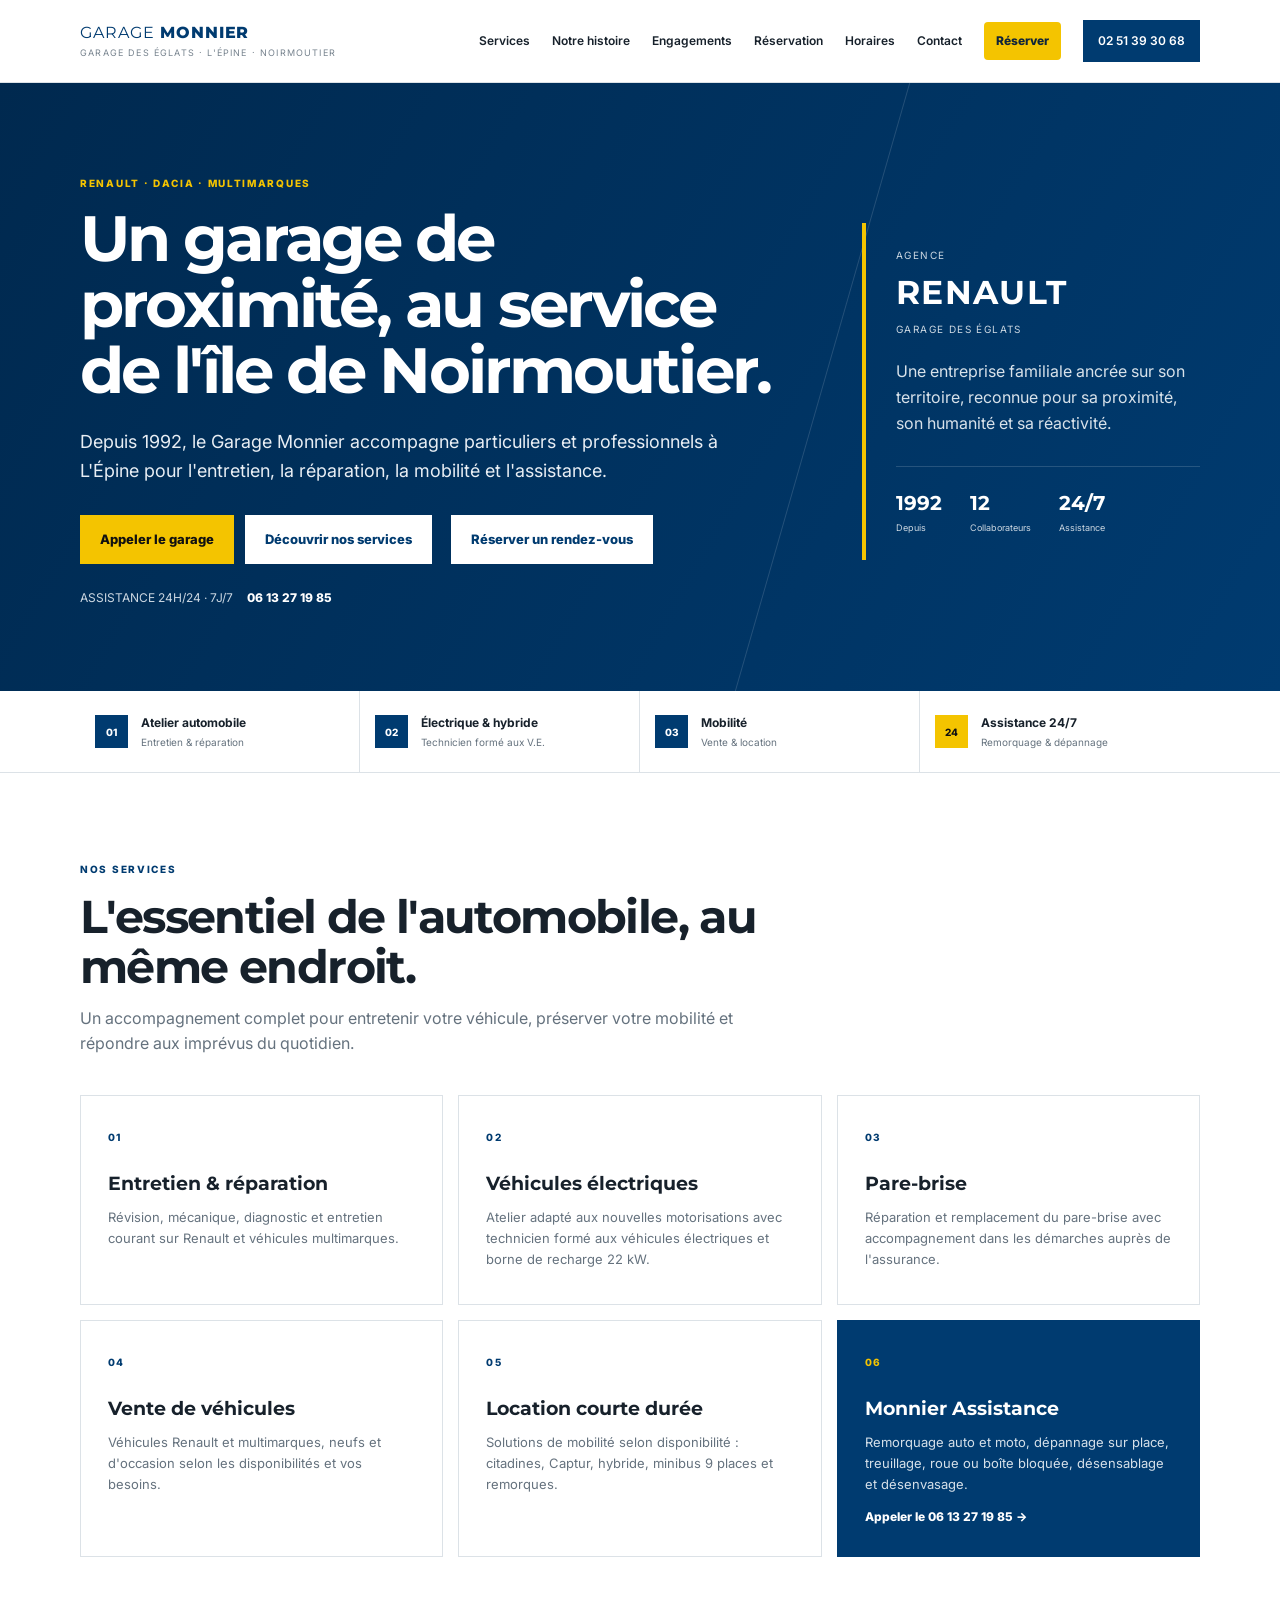
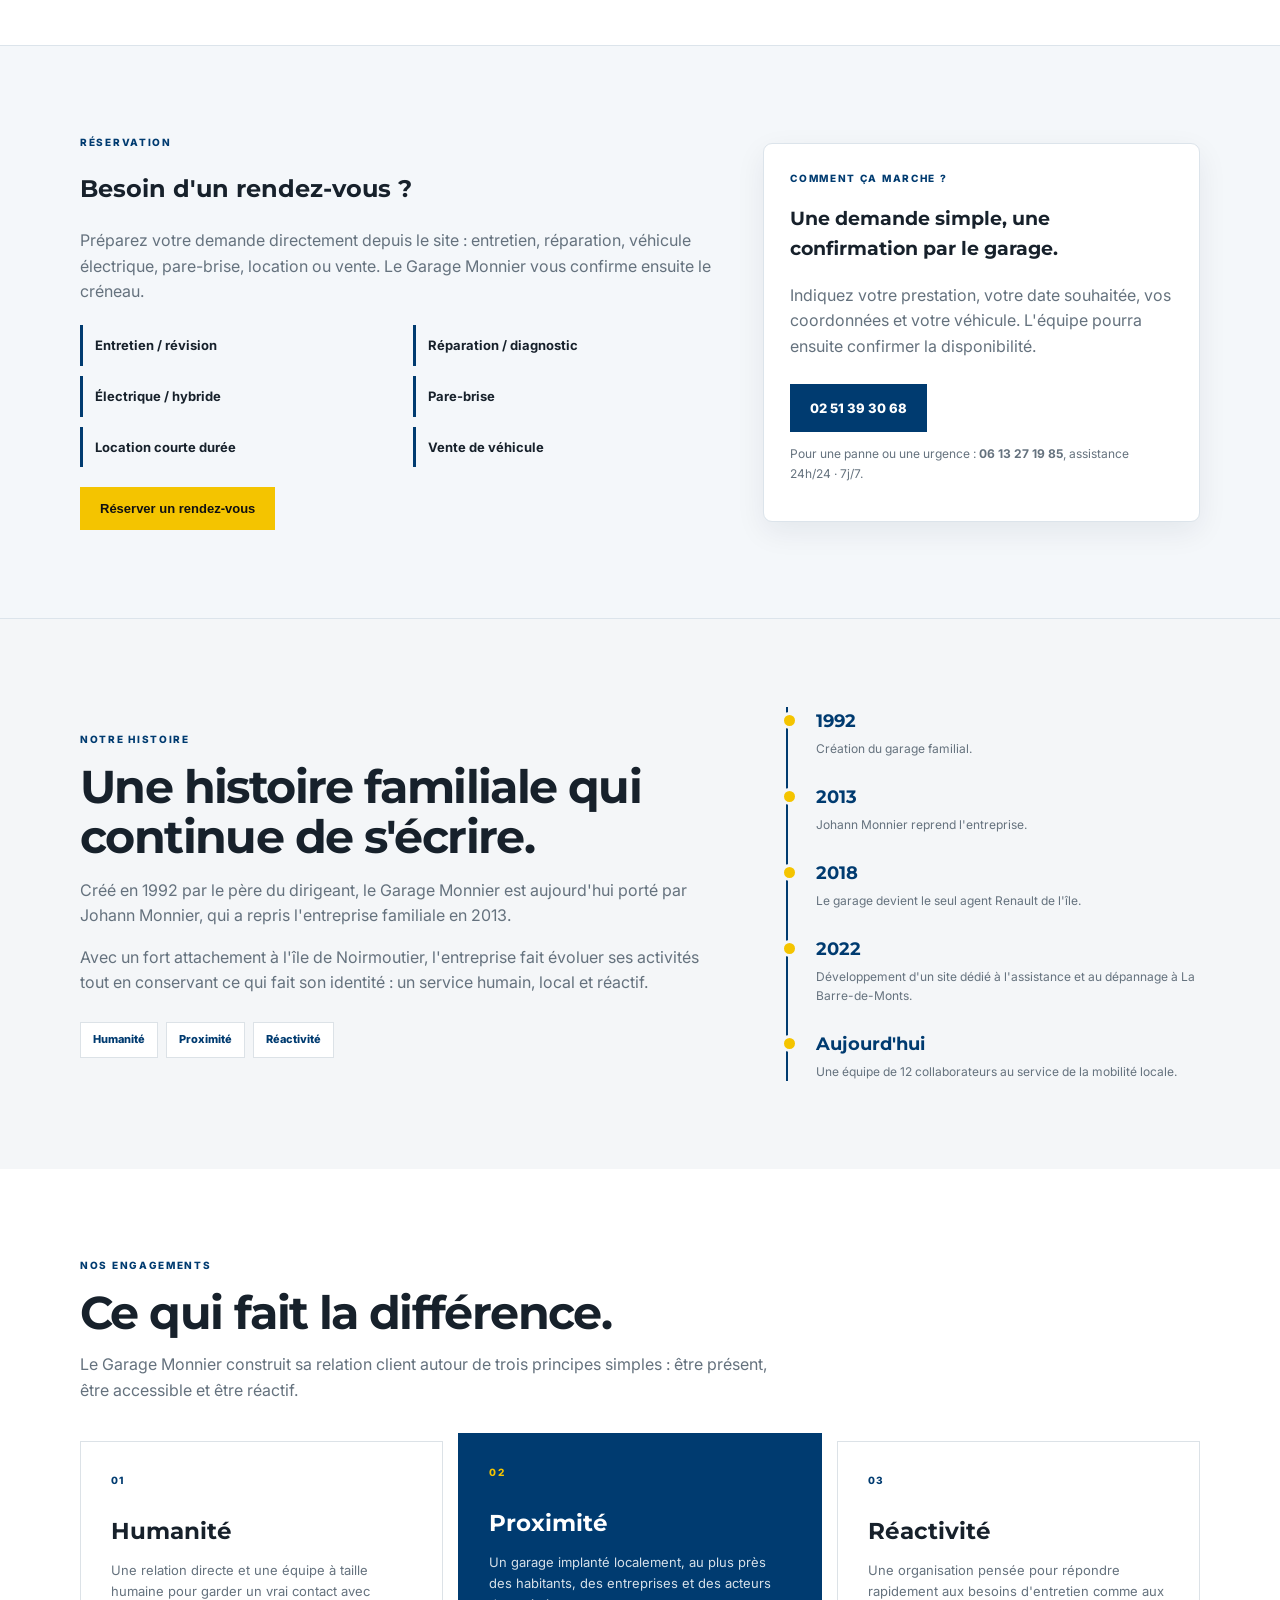
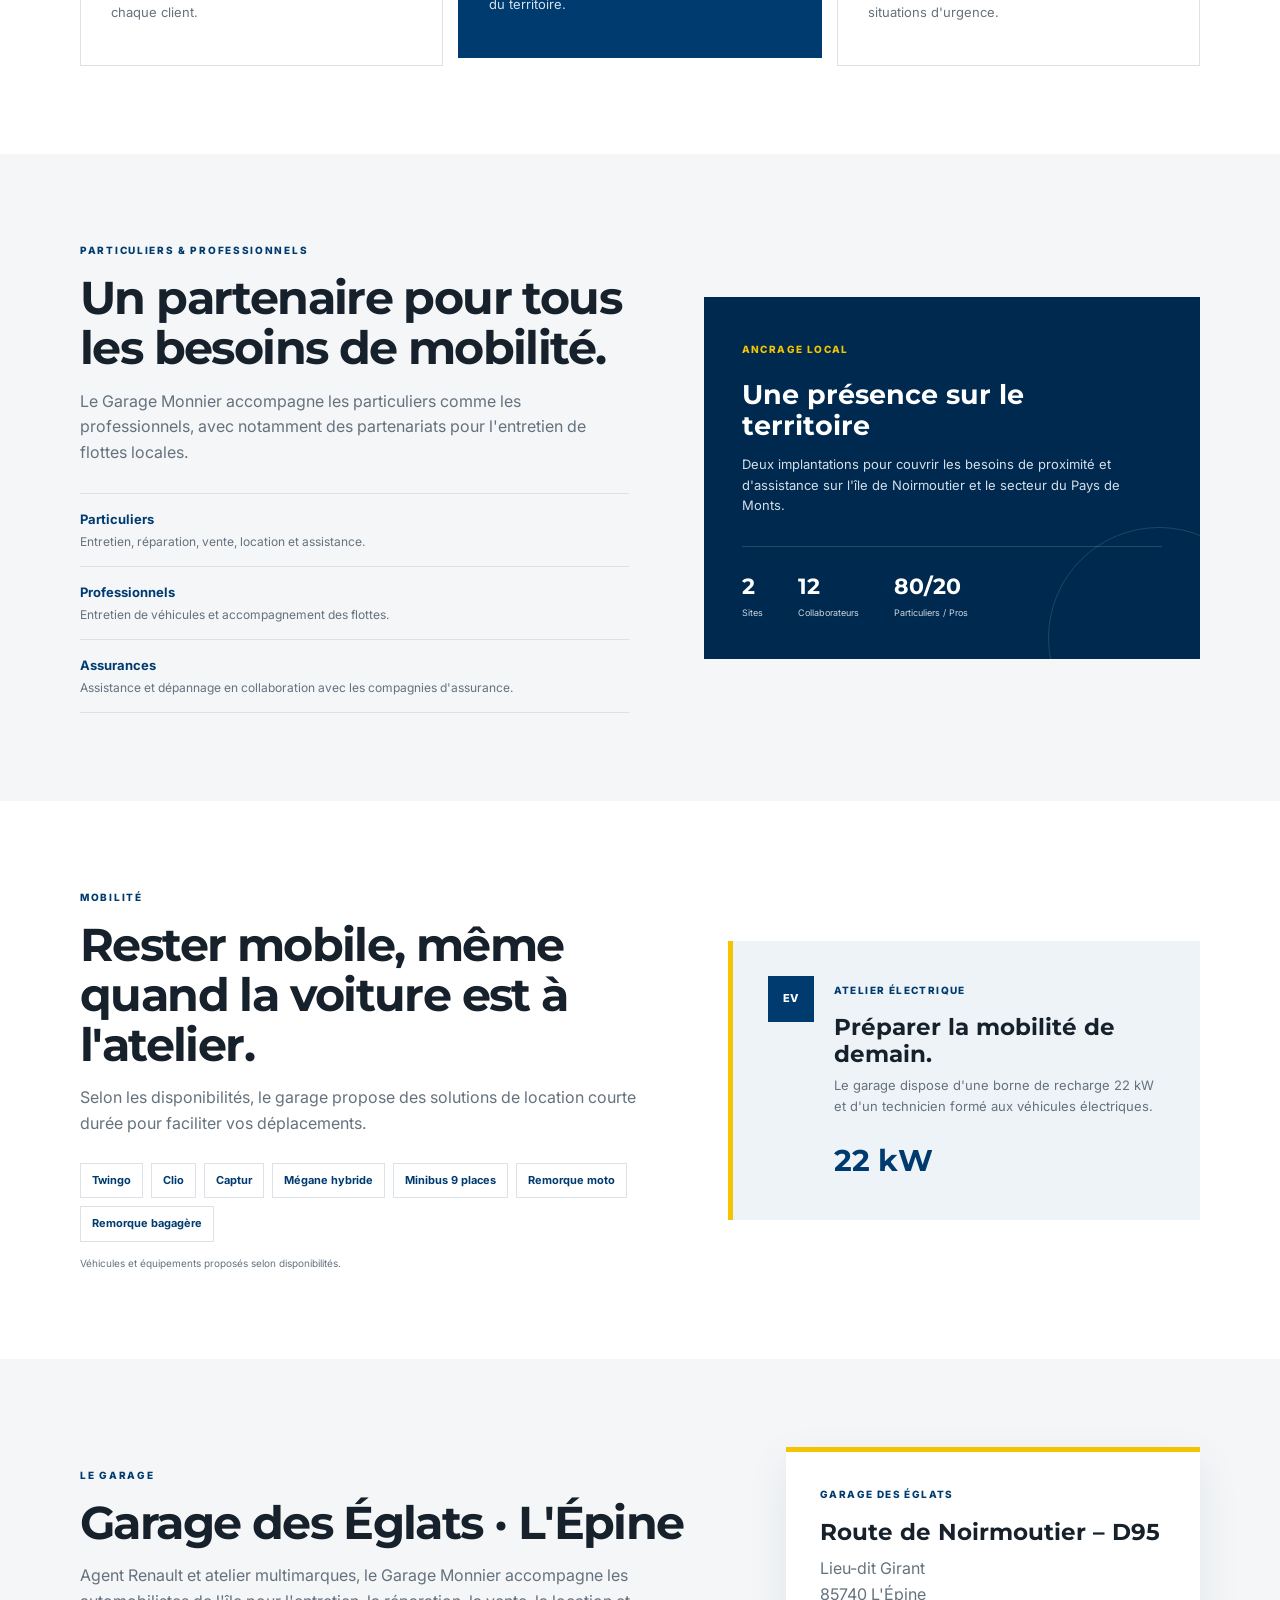
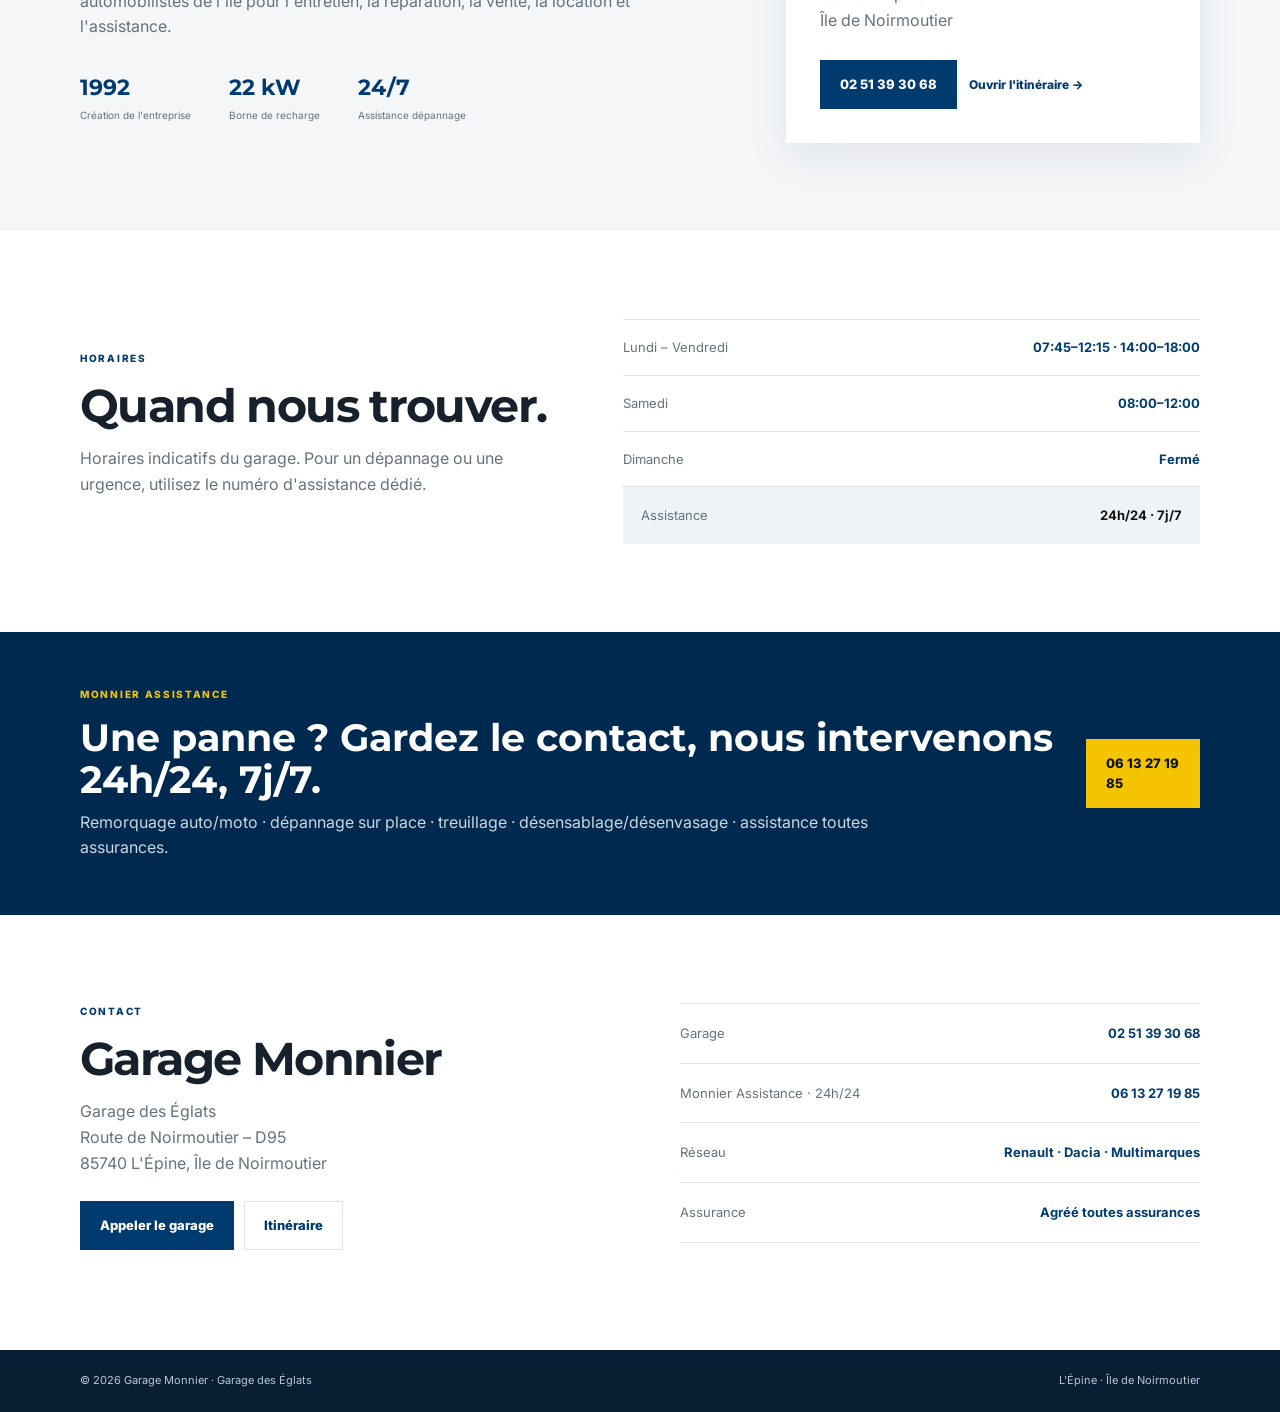
==== commit 3c1d442e: "feat: add visible reservation section to homepage" ====
--- a/index.html
+++ b/index.html
@@ -10,6 +10,15 @@
 <link rel="preconnect" href="https://fonts.gstatic.com" crossorigin>
 <link href="https://fonts.googleapis.com/css2?family=Inter:wght@400;500;600;700;800&family=Montserrat:wght@600;700;800&display=swap" rel="stylesheet">
 <link rel="stylesheet" href="style.css">
+<style>
+.reservation-section{background:#f4f7fa;border-top:1px solid #dce4eb;border-bottom:1px solid #dce4eb}
+.reservation-box{display:grid;grid-template-columns:1.2fr .8fr;gap:28px;align-items:center}
+.reservation-card{background:#fff;border:1px solid #dce4eb;border-radius:9px;padding:26px;box-shadow:0 10px 30px rgba(0,30,60,.07)}
+.reservation-list{display:grid;grid-template-columns:1fr 1fr;gap:10px;margin:20px 0}
+.reservation-list span{background:#f4f7fa;border-left:3px solid #003b70;padding:10px 12px;font-size:13px;font-weight:700}
+.reservation-card .btn{margin-top:8px}
+@media(max-width:820px){.reservation-box{grid-template-columns:1fr}.reservation-list{grid-template-columns:1fr}}
+</style>
 </head>
 <body>
 <header class="site-header">
@@ -22,6 +31,7 @@
       <a href="#services">Services</a>
       <a href="#histoire">Notre histoire</a>
       <a href="#engagements">Engagements</a>
+      <a href="#reservation">Réservation</a>
       <a href="#horaires">Horaires</a>
       <a href="#contact">Contact</a>
       <a class="nav-phone" href="tel:+33251393068">02 51 39 30 68</a>
@@ -89,6 +99,32 @@
   </div>
 </section>
 
+<section id="reservation" class="section reservation-section">
+  <div class="container reservation-box">
+    <div>
+      <p class="eyebrow blue">RÉSERVATION</p>
+      <h2>Besoin d'un rendez-vous ?</h2>
+      <p class="muted">Préparez votre demande directement depuis le site : entretien, réparation, véhicule électrique, pare-brise, location ou vente. Le Garage Monnier vous confirme ensuite le créneau.</p>
+      <div class="reservation-list">
+        <span>Entretien / révision</span>
+        <span>Réparation / diagnostic</span>
+        <span>Électrique / hybride</span>
+        <span>Pare-brise</span>
+        <span>Location courte durée</span>
+        <span>Vente de véhicule</span>
+      </div>
+      <button class="btn btn-yellow" type="button" onclick="openReservation()">Réserver un rendez-vous</button>
+    </div>
+    <div class="reservation-card">
+      <p class="eyebrow blue">COMMENT ÇA MARCHE ?</p>
+      <h3>Une demande simple, une confirmation par le garage.</h3>
+      <p class="muted">Indiquez votre prestation, votre date souhaitée, vos coordonnées et votre véhicule. L'équipe pourra ensuite confirmer la disponibilité.</p>
+      <a class="btn btn-blue" href="tel:+33251393068">02 51 39 30 68</a>
+      <p class="muted" style="font-size:12px;margin-top:12px">Pour une panne ou une urgence : <strong>06 13 27 19 85</strong>, assistance 24h/24 · 7j/7.</p>
+    </div>
+  </div>
+</section>
+
 <section id="histoire" class="section section-grey">
   <div class="container split history-layout">
     <div class="garage-copy">
@@ -237,6 +273,6 @@
     <span>L'Épine · Île de Noirmoutier</span>
   </div>
 </footer>
-<script src="script.js"></script>
+<script src="script.js?v=20260911"></script>
 </body>
-</html>+</html>
--- a/style.css
+++ b/style.css
@@ -1 +1 @@
-:root{--blue:#003b70;--blue2:#00294f;--yellow:#f4c400;--ink:#17212b;--muted:#65727e;--soft:#f4f6f8;--line:#dce2e7;--white:#fff}*{box-sizing:border-box}html{scroll-behavior:smooth}body{margin:0;font-family:Inter,Arial,sans-serif;color:var(--ink);background:#fff;line-height:1.6}a{color:inherit}.container{width:min(1120px,92%);margin:auto}.site-header{position:sticky;top:0;z-index:20;background:rgba(255,255,255,.97);border-bottom:1px solid var(--line)}.nav-wrap{min-height:82px;display:flex;align-items:center;justify-content:space-between;gap:30px}.brand{text-decoration:none;line-height:1}.brand-main{display:block;font-family:Montserrat,Arial,sans-serif;font-size:16px;letter-spacing:.06em;color:var(--blue)}.brand-main strong{font-weight:800}.brand-sub{display:block;margin-top:7px;font-size:9px;letter-spacing:.13em;color:#77838e}.nav{display:flex;align-items:center;gap:25px;font-size:13px;font-weight:600}.nav a{text-decoration:none}.nav a:hover{color:var(--blue)}.nav-phone{background:var(--blue);color:#fff!important;padding:11px 15px}.hero{position:relative;overflow:hidden;background:linear-gradient(120deg,var(--blue2),var(--blue));color:#fff;padding:92px 0 84px}.hero-line{position:absolute;right:-80px;top:0;width:42%;height:100%;border-left:1px solid rgba(255,255,255,.14);transform:skewX(-16deg)}.hero-grid{display:grid;grid-template-columns:1.35fr .65fr;gap:80px;align-items:center;position:relative}.eyebrow{margin:0 0 15px;font-size:10px;font-weight:800;letter-spacing:.17em;color:var(--yellow)}.eyebrow.blue{color:var(--blue)}h1,h2,h3{font-family:Montserrat,Arial,sans-serif}h1{font-size:clamp(40px,5vw,65px);line-height:1.03;letter-spacing:-.045em;margin:0 0 24px;max-width:720px}.hero-lead{font-size:18px;color:#e8eef4;max-width:620px;margin:0 0 30px}.actions{display:flex;gap:11px;flex-wrap:wrap}.btn{display:inline-block;text-decoration:none;padding:13px 19px;font-weight:800;font-size:13px;border:1px solid transparent}.btn-yellow{background:var(--yellow);color:#111}.btn-white{background:#fff;color:var(--blue)}.btn-blue{background:var(--blue);color:#fff}.btn-outline{border-color:var(--line);color:var(--blue)}.hero-assistance{display:flex;gap:14px;align-items:center;margin-top:24px;font-size:12px;color:#cbd7e1}.hero-assistance a{color:#fff;font-weight:800;text-decoration:none}.hero-side{border-left:4px solid var(--yellow);padding:24px 0 24px 30px}.dealer-badge{display:flex;flex-direction:column;gap:3px;margin-bottom:22px}.dealer-badge span{font-size:10px;letter-spacing:.14em;color:#cbd7e1}.dealer-badge strong{font-family:Montserrat,Arial,sans-serif;font-size:33px;letter-spacing:.04em}.hero-side p{color:#d8e2ea;max-width:330px;margin:0}.quick-info{background:#fff;border-bottom:1px solid var(--line)}.quick-grid{display:grid;grid-template-columns:repeat(4,1fr)}.quick-grid>div{display:flex;gap:13px;align-items:center;padding:22px 15px;border-right:1px solid var(--line)}.quick-grid>div:last-child{border-right:0}.quick-icon{width:33px;height:33px;display:grid;place-items:center;background:var(--blue);color:#fff;font-size:10px;font-weight:800}.quick-grid strong,.quick-grid small{display:block}.quick-grid strong{font-size:12px}.quick-grid small{font-size:10px;color:var(--muted);margin-top:2px}.quick-emergency .quick-icon{background:var(--yellow);color:#111}.section{padding:88px 0}.section-head{max-width:690px;margin-bottom:38px}.section-head h2,.garage-copy h2,.hours-grid h2,.contact-grid h2{font-size:clamp(31px,4vw,46px);line-height:1.08;letter-spacing:-.035em;margin:0 0 14px}.section-head>p:not(.eyebrow){color:var(--muted);margin:0}.service-grid{display:grid;grid-template-columns:repeat(3,1fr);gap:15px}.service-card{border:1px solid var(--line);padding:27px;min-height:210px;background:#fff;transition:.2s ease}.service-card:hover{transform:translateY(-2px);border-color:#b7c5d0}.service-card>span{font-size:10px;color:var(--blue);font-weight:800;letter-spacing:.12em}.service-card h3{font-size:19px;margin:20px 0 8px}.service-card p{font-size:13px;color:var(--muted);margin:0}.service-card a{display:inline-block;margin-top:13px;color:#fff;font-size:12px;font-weight:800;text-decoration:none}.service-card-dark{background:var(--blue);color:#fff;border-color:var(--blue)}.service-card-dark>span{color:var(--yellow)}.service-card-dark p{color:#d5e0e9}.section-grey{background:var(--soft)}.split{display:grid;grid-template-columns:1.2fr .8fr;gap:85px;align-items:center}.garage-copy>p:not(.eyebrow){color:var(--muted);max-width:690px}.stats{display:flex;gap:38px;margin-top:30px;flex-wrap:wrap}.stats strong,.stats span{display:block}.stats strong{font-family:Montserrat,Arial,sans-serif;font-size:22px;color:var(--blue)}.stats span{font-size:10px;color:var(--muted);margin-top:2px}.address-card{background:#fff;padding:34px;border-top:5px solid var(--yellow);box-shadow:0 15px 40px rgba(0,40,79,.08)}.card-label{font-size:10px;letter-spacing:.14em;font-weight:800;color:var(--blue)}.address-card h3{font-size:23px;line-height:1.2;margin:17px 0 10px}.address-card p{color:var(--muted);margin:0 0 24px}.address-card .btn{margin-right:8px}.map-link{display:inline-block;margin-top:18px;color:var(--blue);font-size:12px;font-weight:800;text-decoration:none}.hours-grid{display:grid;grid-template-columns:.9fr 1.1fr;gap:70px;align-items:center}.muted{color:var(--muted)}.hours-card{border-top:1px solid var(--line)}.hours-card>div{display:flex;justify-content:space-between;gap:25px;padding:17px 0;border-bottom:1px solid var(--line);font-size:13px}.hours-card span{color:var(--muted)}.hours-card strong{color:var(--blue);text-align:right}.hours-note{border-bottom:0!important;background:#eef3f7;padding:18px!important}.hours-note strong{color:#111}.emergency-banner{background:var(--blue2);color:#fff;padding:54px 0}.emergency-inner{display:flex;justify-content:space-between;align-items:center;gap:30px}.emergency-inner h2{font-size:clamp(27px,3vw,39px);line-height:1.1;margin:0 0 8px}.emergency-inner p:not(.eyebrow){color:#cad6e0;margin:0}.contact-section{padding-bottom:100px}.contact-grid{display:grid;grid-template-columns:1fr 1fr;gap:80px}.contact-grid h2{margin-bottom:12px}.contact-actions{display:flex;gap:10px;margin-top:25px}.contact-list{border-top:1px solid var(--line)}.contact-list a,.contact-list div{display:flex;justify-content:space-between;gap:20px;padding:19px 0;border-bottom:1px solid var(--line);text-decoration:none;font-size:13px}.contact-list span{color:var(--muted)}.contact-list strong{color:var(--blue);text-align:right}.footer-inner{display:flex;justify-content:space-between;gap:20px;padding:22px 0;color:#b9c7d2;font-size:11px}.footer-inner:before{content:"";position:absolute}.site-header+main+footer{background:#071e33}@media(max-width:850px){.nav{display:none}.hero{padding:65px 0}.hero-grid,.split,.hours-grid,.contact-grid{grid-template-columns:1fr;gap:42px}.service-grid{grid-template-columns:1fr 1fr}.quick-grid{grid-template-columns:1fr 1fr}.quick-grid>div:nth-child(2){border-right:0}.emergency-inner{align-items:flex-start;flex-direction:column}}@media(max-width:560px){.service-grid{grid-template-columns:1fr}.hero-side{padding-left:20px}.section{padding:65px 0}.quick-grid{grid-template-columns:1fr}.quick-grid>div{border-right:0;border-bottom:1px solid var(--line)}.quick-grid>div:last-child{border-bottom:0}.hours-card>div,.contact-list a,.contact-list div{flex-direction:column;gap:4px}.hours-card strong,.contact-list strong{text-align:left}.footer-inner{flex-direction:column}.address-card .btn{margin-bottom:6px}}
+:root{--blue:#003b70;--blue2:#00294f;--yellow:#f4c400;--ink:#17212b;--muted:#65727e;--soft:#f4f6f8;--line:#dce2e7;--white:#fff}*{box-sizing:border-box}html{scroll-behavior:smooth}body{margin:0;font-family:Inter,Arial,sans-serif;color:var(--ink);background:#fff;line-height:1.6}a{color:inherit}.container{width:min(1120px,92%);margin:auto}.site-header{position:sticky;top:0;z-index:20;background:rgba(255,255,255,.97);border-bottom:1px solid var(--line);backdrop-filter:blur(8px)}.nav-wrap{min-height:82px;display:flex;align-items:center;justify-content:space-between;gap:30px}.brand{text-decoration:none;line-height:1}.brand-main{display:block;font-family:Montserrat,Arial,sans-serif;font-size:16px;letter-spacing:.06em;color:var(--blue)}.brand-main strong{font-weight:800}.brand-sub{display:block;margin-top:7px;font-size:9px;letter-spacing:.13em;color:#77838e}.nav{display:flex;align-items:center;gap:22px;font-size:12px;font-weight:600}.nav a{text-decoration:none}.nav a:hover{color:var(--blue)}.nav-phone{background:var(--blue);color:#fff!important;padding:11px 15px}.hero{position:relative;overflow:hidden;background:linear-gradient(120deg,var(--blue2),var(--blue));color:#fff;padding:92px 0 84px}.hero-line{position:absolute;right:-80px;top:0;width:42%;height:100%;border-left:1px solid rgba(255,255,255,.14);transform:skewX(-16deg)}.hero-grid{display:grid;grid-template-columns:1.35fr .65fr;gap:80px;align-items:center;position:relative}.eyebrow{margin:0 0 15px;font-size:10px;font-weight:800;letter-spacing:.17em;color:var(--yellow)}.eyebrow.blue{color:var(--blue)}h1,h2,h3{font-family:Montserrat,Arial,sans-serif}h1{font-size:clamp(40px,5vw,65px);line-height:1.03;letter-spacing:-.045em;margin:0 0 24px;max-width:760px}.hero-lead{font-size:18px;color:#e8eef4;max-width:650px;margin:0 0 30px}.actions{display:flex;gap:11px;flex-wrap:wrap}.btn{display:inline-block;text-decoration:none;padding:13px 19px;font-weight:800;font-size:13px;border:1px solid transparent}.btn-yellow{background:var(--yellow);color:#111}.btn-white{background:#fff;color:var(--blue)}.btn-blue{background:var(--blue);color:#fff}.btn-outline{border-color:var(--line);color:var(--blue)}.hero-assistance{display:flex;gap:14px;align-items:center;margin-top:24px;font-size:12px;color:#cbd7e1}.hero-assistance a{color:#fff;font-weight:800;text-decoration:none}.hero-side{border-left:4px solid var(--yellow);padding:24px 0 24px 30px}.dealer-badge{display:flex;flex-direction:column;gap:3px;margin-bottom:22px}.dealer-badge span{font-size:10px;letter-spacing:.14em;color:#cbd7e1}.dealer-badge strong{font-family:Montserrat,Arial,sans-serif;font-size:33px;letter-spacing:.04em}.hero-side p{color:#d8e2ea;max-width:330px;margin:0}.hero-mini-stats{display:flex;gap:28px;margin-top:30px;padding-top:20px;border-top:1px solid rgba(255,255,255,.15)}.hero-mini-stats strong,.hero-mini-stats span{display:block}.hero-mini-stats strong{font-family:Montserrat,Arial,sans-serif;font-size:20px}.hero-mini-stats span{font-size:9px;color:#cbd7e1;margin-top:2px}.quick-info{background:#fff;border-bottom:1px solid var(--line)}.quick-grid{display:grid;grid-template-columns:repeat(4,1fr)}.quick-grid>div{display:flex;gap:13px;align-items:center;padding:22px 15px;border-right:1px solid var(--line)}.quick-grid>div:last-child{border-right:0}.quick-icon{width:33px;height:33px;display:grid;place-items:center;background:var(--blue);color:#fff;font-size:10px;font-weight:800}.quick-grid strong,.quick-grid small{display:block}.quick-grid strong{font-size:12px}.quick-grid small{font-size:10px;color:var(--muted);margin-top:2px}.quick-emergency .quick-icon{background:var(--yellow);color:#111}.section{padding:88px 0}.section-head{max-width:690px;margin-bottom:38px}.section-head h2,.garage-copy h2,.hours-grid h2,.contact-grid h2,.business-grid h2,.mobility-copy h2{font-size:clamp(31px,4vw,46px);line-height:1.08;letter-spacing:-.035em;margin:0 0 14px}.section-head>p:not(.eyebrow){color:var(--muted);margin:0}.service-grid{display:grid;grid-template-columns:repeat(3,1fr);gap:15px}.service-card{border:1px solid var(--line);padding:27px;min-height:210px;background:#fff;transition:.2s ease}.service-card:hover{transform:translateY(-2px);border-color:#b7c5d0;box-shadow:0 12px 30px rgba(0,40,79,.06)}.service-card>span{font-size:10px;color:var(--blue);font-weight:800;letter-spacing:.12em}.service-card h3{font-size:19px;margin:20px 0 8px}.service-card p{font-size:13px;color:var(--muted);margin:0}.service-card a{display:inline-block;margin-top:13px;color:#fff;font-size:12px;font-weight:800;text-decoration:none}.service-card-dark{background:var(--blue);color:#fff;border-color:var(--blue)}.service-card-dark>span{color:var(--yellow)}.service-card-dark p{color:#d5e0e9}.section-grey{background:var(--soft)}.split{display:grid;grid-template-columns:1.2fr .8fr;gap:85px;align-items:center}.garage-copy>p:not(.eyebrow){color:var(--muted);max-width:690px}.stats{display:flex;gap:38px;margin-top:30px;flex-wrap:wrap}.stats strong,.stats span{display:block}.stats strong{font-family:Montserrat,Arial,sans-serif;font-size:22px;color:var(--blue)}.stats span{font-size:10px;color:var(--muted);margin-top:2px}.address-card{background:#fff;padding:34px;border-top:5px solid var(--yellow);box-shadow:0 15px 40px rgba(0,40,79,.08)}.card-label{font-size:10px;letter-spacing:.14em;font-weight:800;color:var(--blue)}.address-card h3{font-size:23px;line-height:1.2;margin:17px 0 10px}.address-card p{color:var(--muted);margin:0 0 24px}.address-card .btn{margin-right:8px}.map-link{display:inline-block;margin-top:18px;color:var(--blue);font-size:12px;font-weight:800;text-decoration:none}.value-pills,.rental-tags{display:flex;gap:8px;flex-wrap:wrap;margin-top:26px}.value-pills span{border:1px solid var(--line);background:#fff;padding:8px 12px;font-size:11px;font-weight:800;color:var(--blue)}.timeline{border-left:2px solid var(--blue);padding-left:28px}.timeline>div{position:relative;padding:0 0 25px}.timeline>div:last-child{padding-bottom:0}.timeline>div:before{content:"";position:absolute;left:-35px;top:5px;width:11px;height:11px;background:var(--yellow);border:3px solid var(--soft);border-radius:50%}.timeline strong,.timeline span{display:block}.timeline strong{font-family:Montserrat,Arial,sans-serif;color:var(--blue);font-size:18px}.timeline span{font-size:12px;color:var(--muted);margin-top:3px}.engagement-grid{display:grid;grid-template-columns:repeat(3,1fr);gap:15px}.engagement-card{border:1px solid var(--line);padding:30px;background:#fff;min-height:225px}.engagement-card.featured{background:var(--blue);color:#fff;border-color:var(--blue);transform:translateY(-8px)}.engagement-number{font-size:10px;font-weight:800;letter-spacing:.12em;color:var(--blue)}.featured .engagement-number{color:var(--yellow)}.engagement-card h3{font-size:23px;margin:25px 0 10px}.engagement-card p{font-size:13px;color:var(--muted);margin:0}.featured p{color:#d5e0e9}.business-grid{display:grid;grid-template-columns:1.05fr .95fr;gap:75px;align-items:center}.audience-list{margin-top:28px;border-top:1px solid var(--line)}.audience-list div{padding:15px 0;border-bottom:1px solid var(--line)}.audience-list strong,.audience-list span{display:block}.audience-list strong{font-size:13px;color:var(--blue)}.audience-list span{font-size:12px;color:var(--muted);margin-top:2px}.territory-card{background:var(--blue2);color:#fff;padding:38px;position:relative;overflow:hidden}.territory-card:after{content:"";position:absolute;right:-70px;bottom:-90px;width:220px;height:220px;border:1px solid rgba(255,255,255,.13);border-radius:50%}.territory-card .card-label{color:var(--yellow)}.territory-card>strong{display:block;font-family:Montserrat,Arial,sans-serif;font-size:27px;line-height:1.15;margin:18px 0 10px;max-width:390px}.territory-card p{color:#d3dfe8;font-size:13px;max-width:440px}.territory-stats{display:flex;gap:35px;margin-top:30px;padding-top:22px;border-top:1px solid rgba(255,255,255,.15)}.territory-stats strong,.territory-stats span{display:block}.territory-stats strong{font-family:Montserrat,Arial,sans-serif;font-size:22px}.territory-stats span{font-size:9px;color:#cbd7e1;margin-top:2px}.mobility-grid{display:grid;grid-template-columns:1.1fr .9fr;gap:70px;align-items:center}.rental-tags span{border:1px solid var(--line);padding:8px 11px;background:#fff;font-size:11px;color:var(--blue);font-weight:700}.mobility-copy small{display:block;color:var(--muted);font-size:10px;margin-top:13px}.ev-card{background:#eef3f7;padding:35px;display:grid;grid-template-columns:auto 1fr;gap:20px;align-items:start;border-left:5px solid var(--yellow)}.ev-icon{width:46px;height:46px;display:grid;place-items:center;background:var(--blue);color:#fff;font-size:11px;font-weight:800}.ev-card h3{font-size:23px;line-height:1.15;margin:13px 0 8px}.ev-card p{font-size:13px;color:var(--muted);margin:0}.ev-card>strong{grid-column:2;font-family:Montserrat,Arial,sans-serif;color:var(--blue);font-size:30px}.hours-grid{display:grid;grid-template-columns:.9fr 1.1fr;gap:70px;align-items:center}.muted{color:var(--muted)}.hours-card{border-top:1px solid var(--line)}.hours-card>div{display:flex;justify-content:space-between;gap:25px;padding:17px 0;border-bottom:1px solid var(--line);font-size:13px}.hours-card span{color:var(--muted)}.hours-card strong{color:var(--blue);text-align:right}.hours-note{border-bottom:0!important;background:#eef3f7;padding:18px!important}.hours-note strong{color:#111}.emergency-banner{background:var(--blue2);color:#fff;padding:54px 0}.emergency-inner{display:flex;justify-content:space-between;align-items:center;gap:30px}.emergency-inner h2{font-size:clamp(27px,3vw,39px);line-height:1.1;margin:0 0 8px}.emergency-inner p:not(.eyebrow){color:#cad6e0;margin:0;max-width:850px}.contact-section{padding-bottom:100px}.contact-grid{display:grid;grid-template-columns:1fr 1fr;gap:80px}.contact-grid h2{margin-bottom:12px}.contact-actions{display:flex;gap:10px;margin-top:25px}.contact-list{border-top:1px solid var(--line)}.contact-list a,.contact-list div{display:flex;justify-content:space-between;gap:20px;padding:19px 0;border-bottom:1px solid var(--line);text-decoration:none;font-size:13px}.contact-list span{color:var(--muted)}.contact-list strong{color:var(--blue);text-align:right}.footer-inner{display:flex;justify-content:space-between;gap:20px;padding:22px 0;color:#b9c7d2;font-size:11px}.site-header+main+footer{background:#071e33}@media(max-width:950px){.nav{display:none}.hero{padding:65px 0}.hero-grid,.split,.hours-grid,.contact-grid,.business-grid,.mobility-grid{grid-template-columns:1fr;gap:42px}.service-grid,.engagement-grid{grid-template-columns:1fr 1fr}.engagement-card.featured{transform:none}}@media(max-width:650px){.service-grid,.engagement-grid{grid-template-columns:1fr}.hero-side{padding-left:20px}.section{padding:65px 0}.quick-grid{grid-template-columns:1fr}.quick-grid>div{border-right:0;border-bottom:1px solid var(--line)}.quick-grid>div:last-child{border-bottom:0}.hours-card>div,.contact-list a,.contact-list div{flex-direction:column;gap:4px}.hours-card strong,.contact-list strong{text-align:left}.footer-inner{flex-direction:column}.address-card .btn{margin-bottom:6px}.hero-mini-stats{gap:20px}.territory-stats{gap:20px;flex-wrap:wrap}.ev-card{grid-template-columns:1fr}.ev-card>strong{grid-column:1}.timeline{padding-left:22px}.timeline>div:before{left:-29px}}
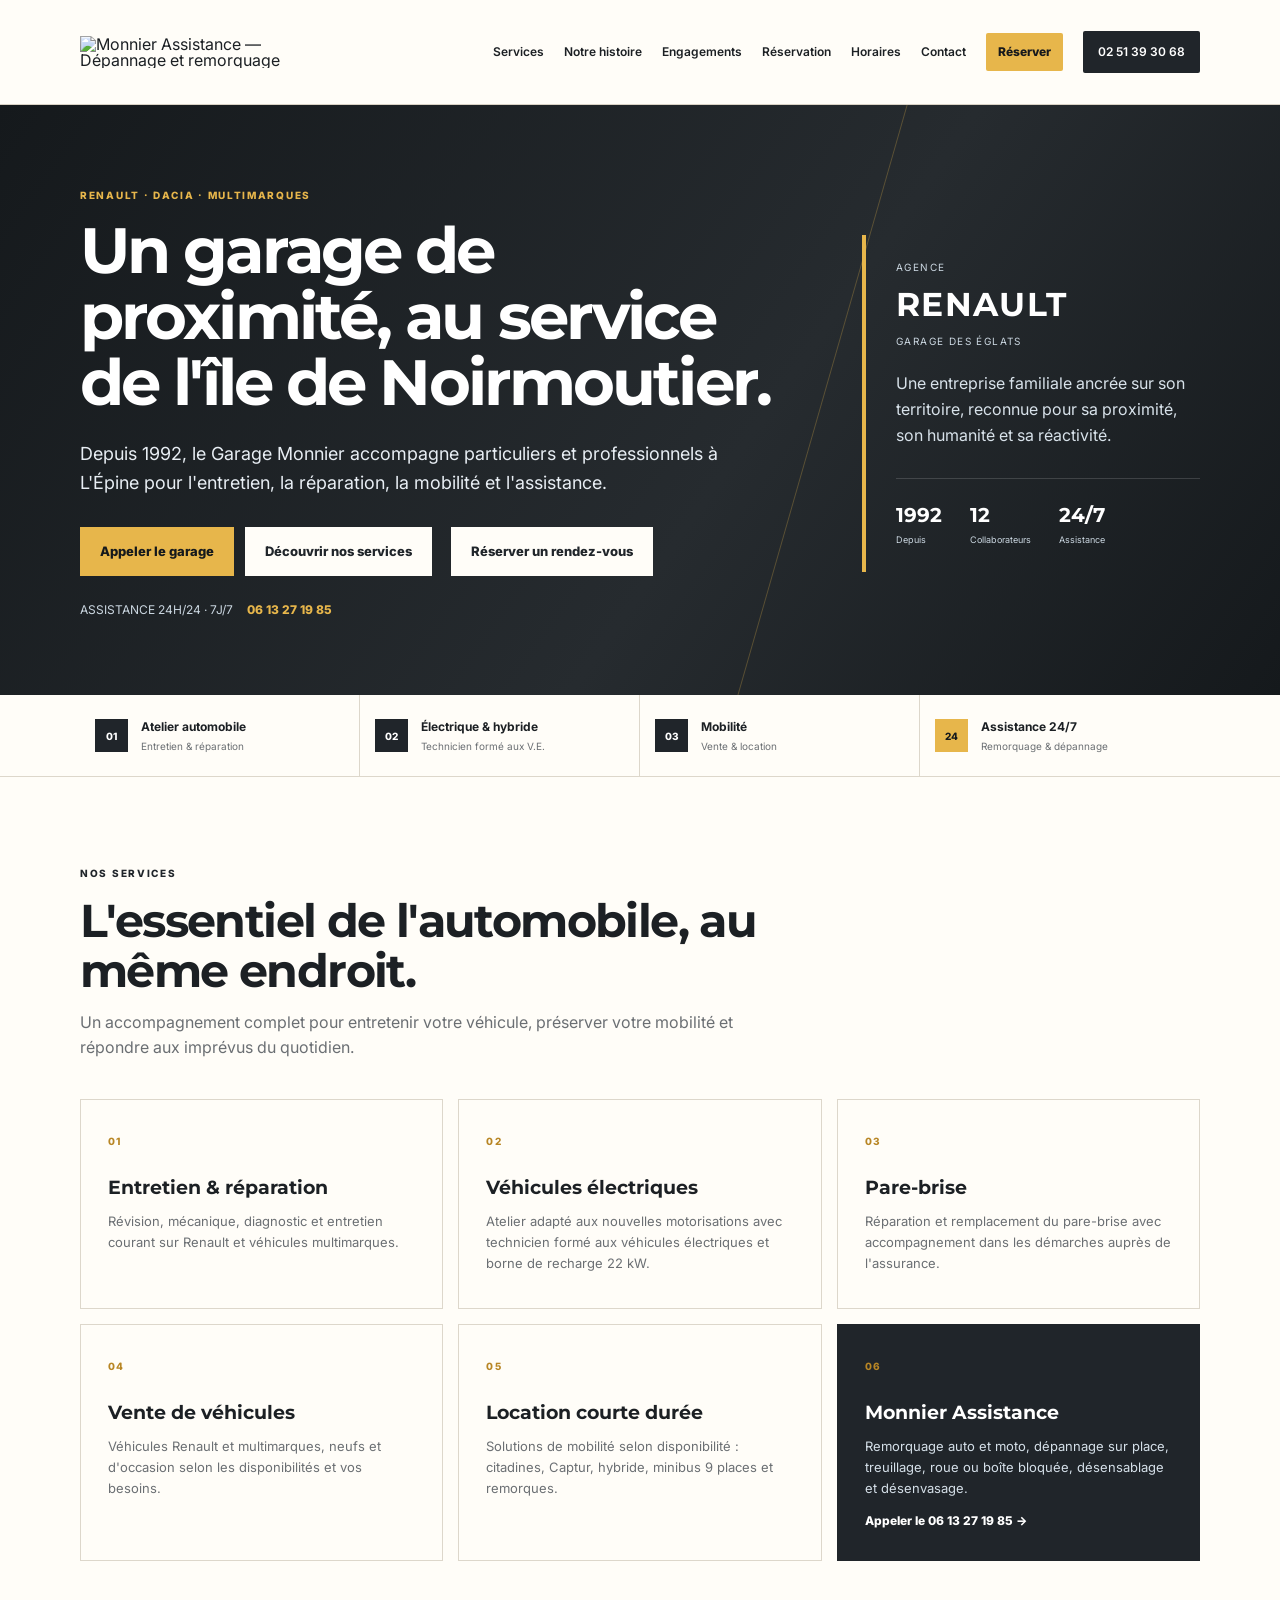
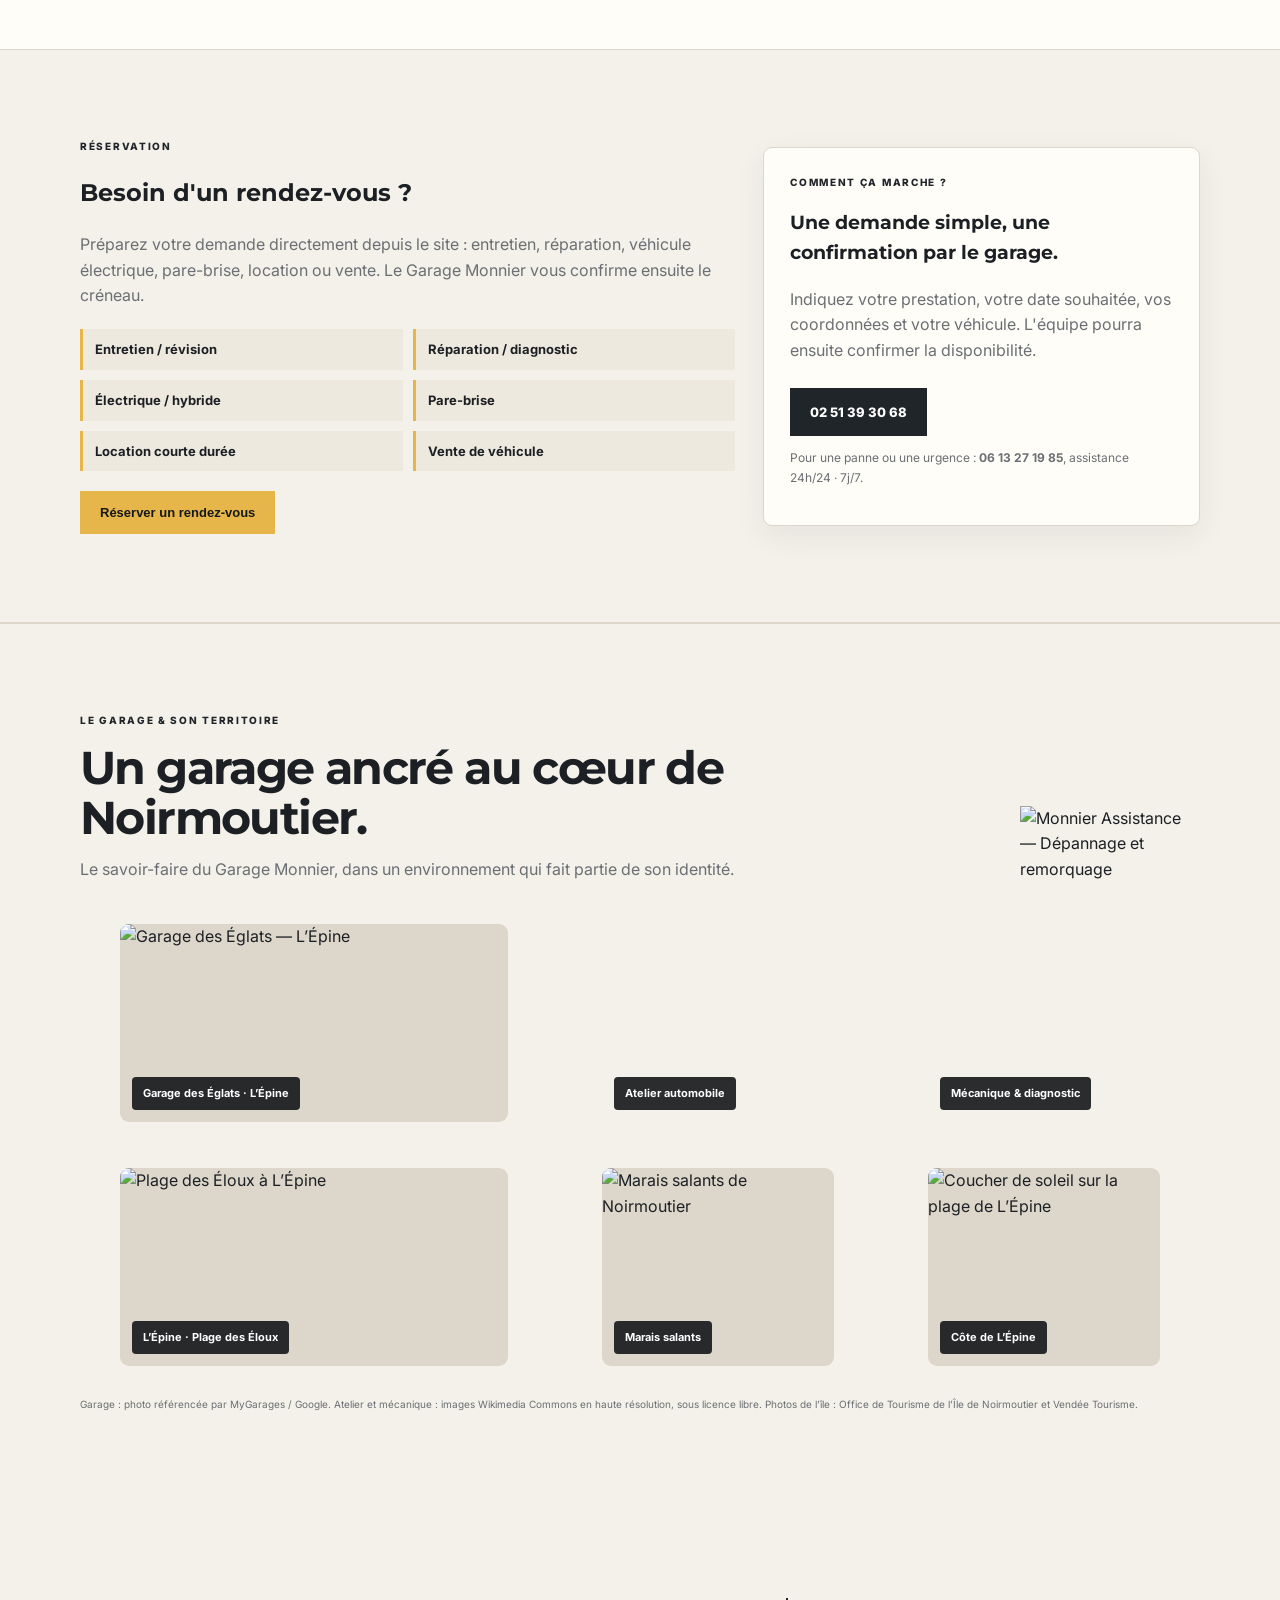
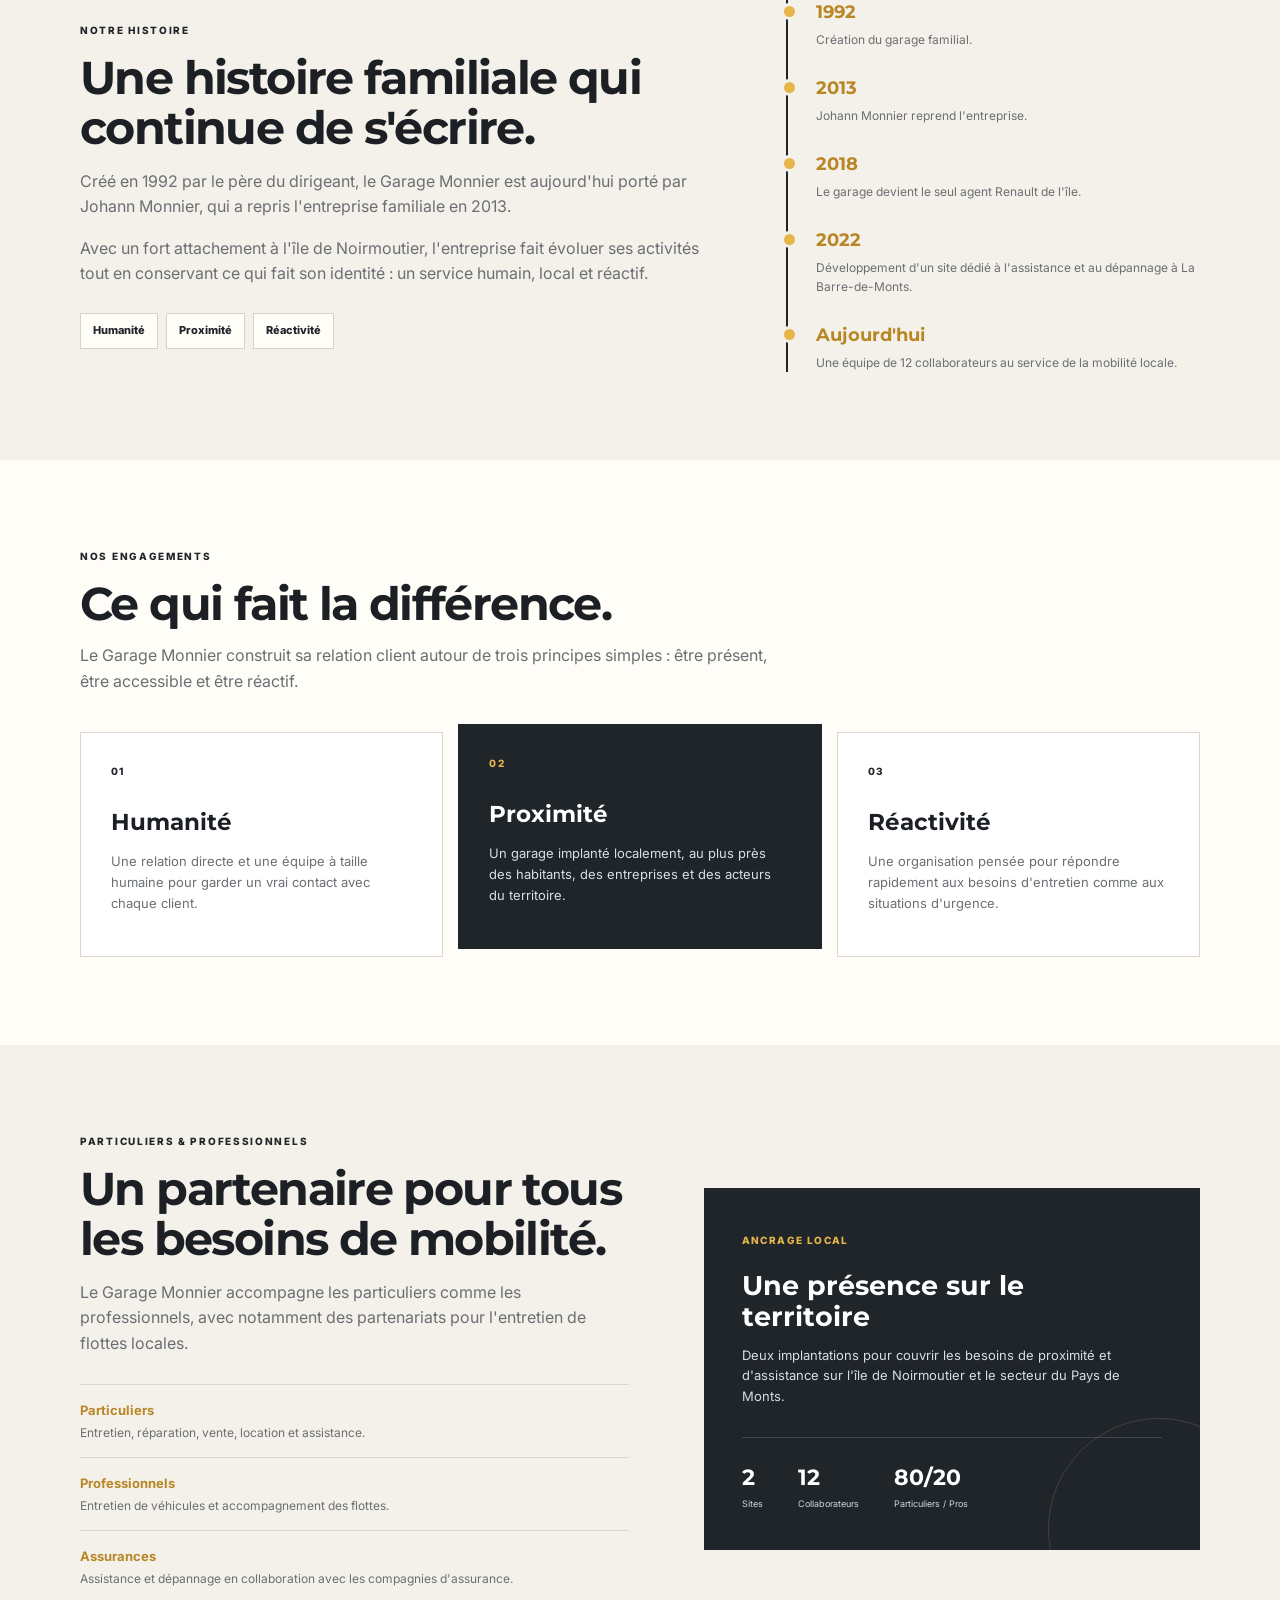
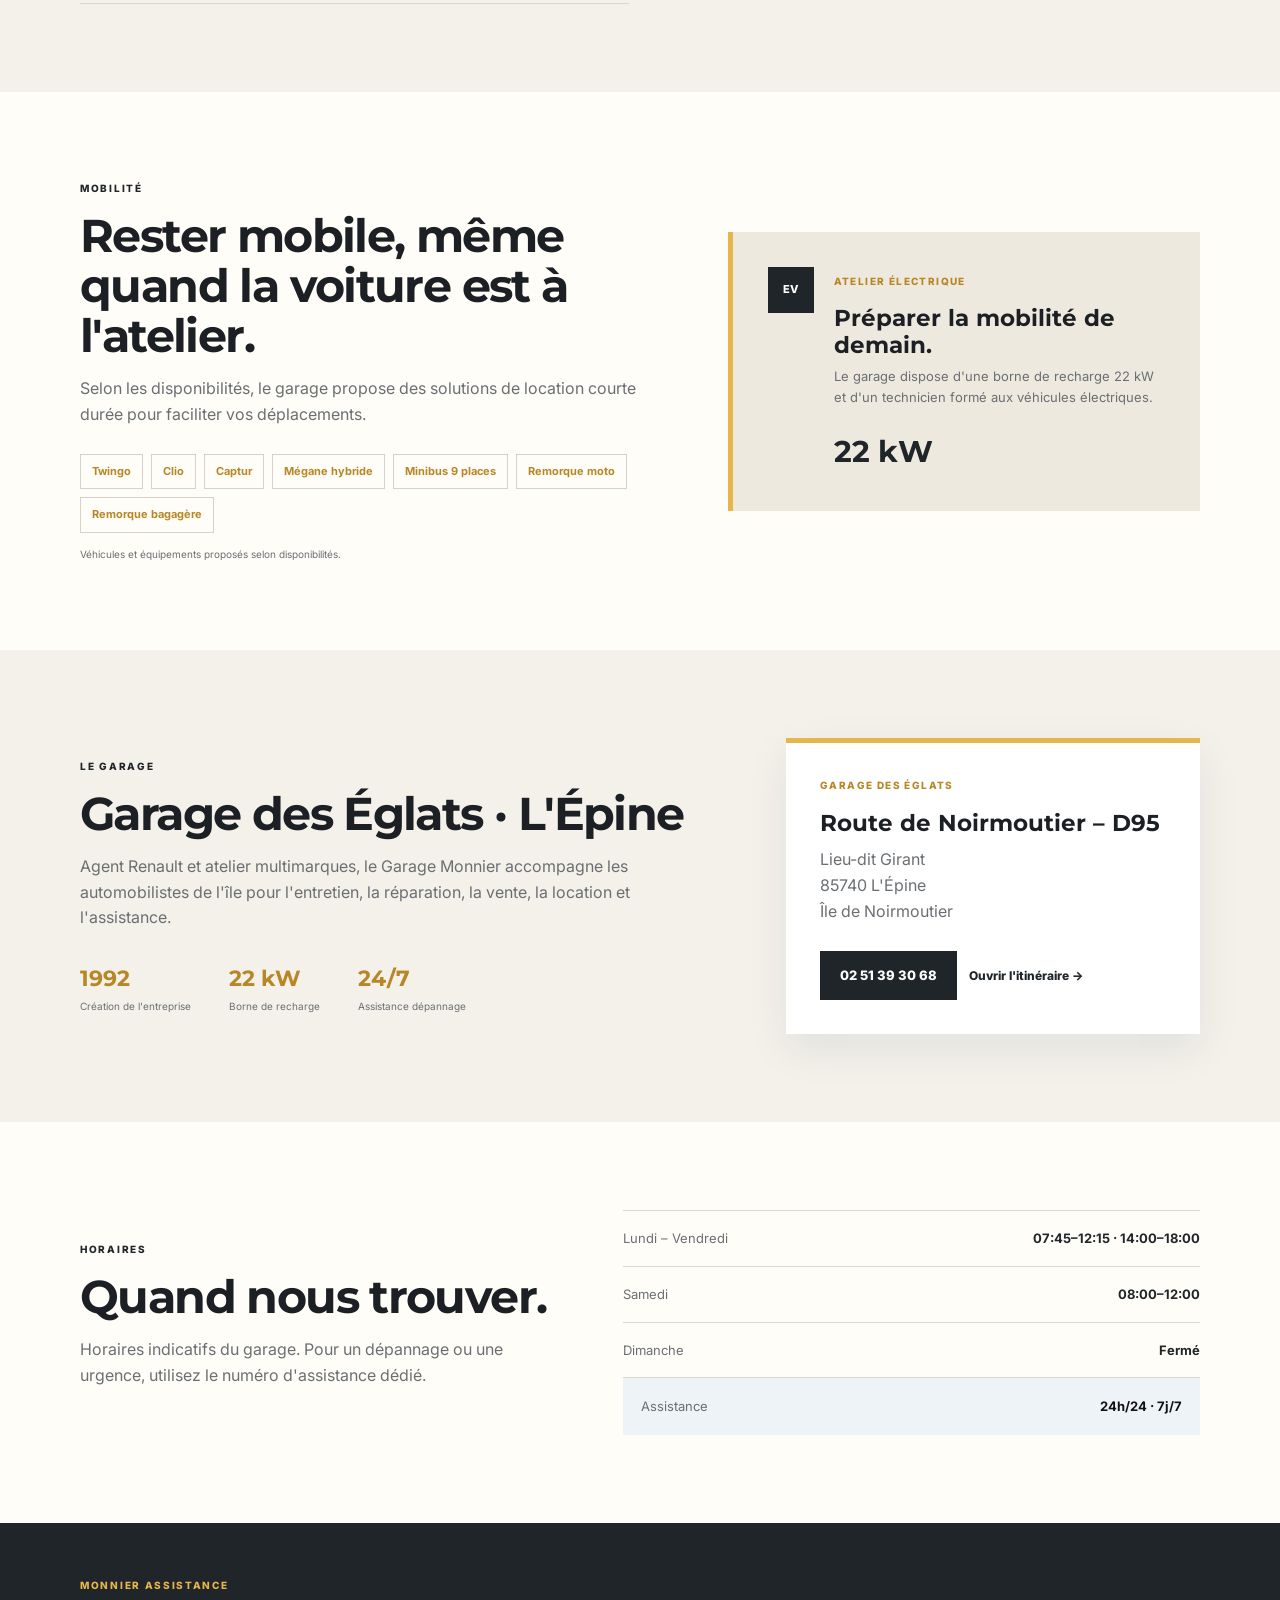
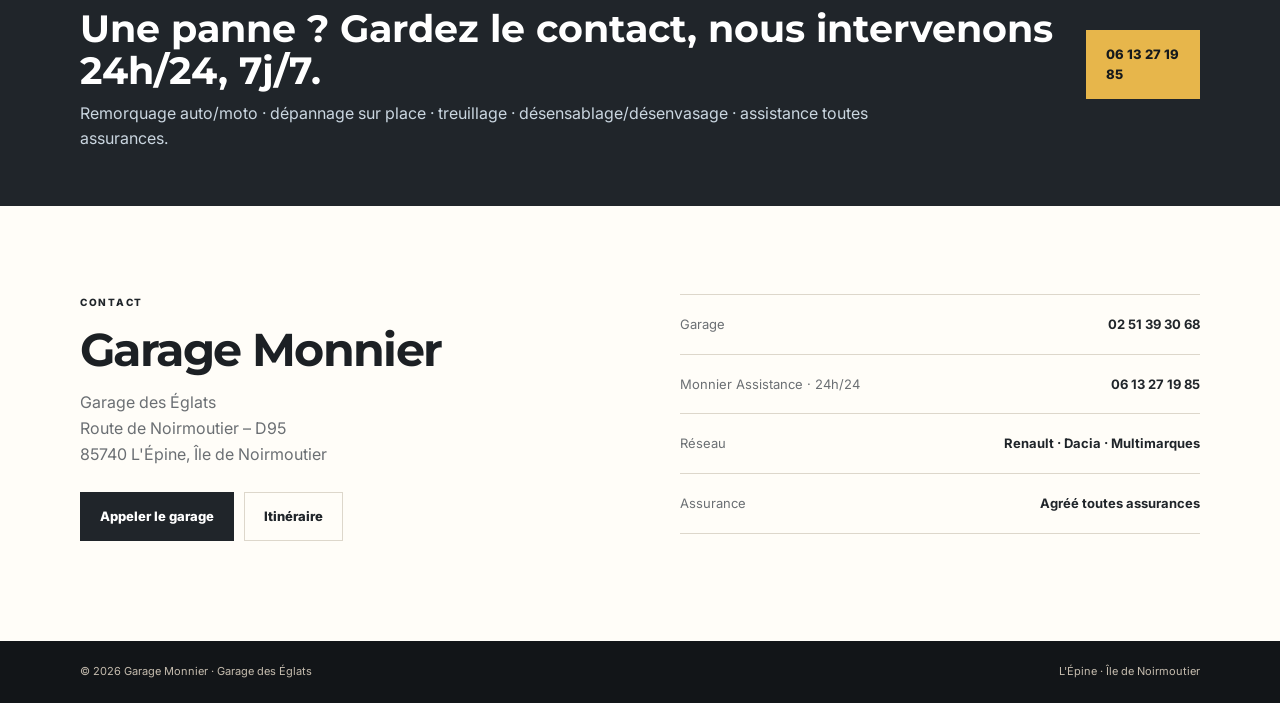
==== commit 06ced837: "Actualise le thème Monnier Assistance et force le chargement du nouveau script" ====
--- a/index.html
+++ b/index.html
@@ -4,18 +4,18 @@
 <meta charset="utf-8">
 <meta name="viewport" content="width=device-width, initial-scale=1">
 <meta name="description" content="Garage Monnier – Garage des Églats à L'Épine, agent Renault et services multimarques sur l'île de Noirmoutier. Entretien, réparation, véhicules électriques, vente, location, pare-brise et assistance 24h/24 7j/7.">
-<meta name="theme-color" content="#003b70">
+<meta name="theme-color" content="#20252a">
 <title>Garage Monnier | Garage des Églats – L'Épine</title>
 <link rel="preconnect" href="https://fonts.googleapis.com">
 <link rel="preconnect" href="https://fonts.gstatic.com" crossorigin>
 <link href="https://fonts.googleapis.com/css2?family=Inter:wght@400;500;600;700;800&family=Montserrat:wght@600;700;800&display=swap" rel="stylesheet">
 <link rel="stylesheet" href="style.css">
 <style>
-.reservation-section{background:#f4f7fa;border-top:1px solid #dce4eb;border-bottom:1px solid #dce4eb}
+.reservation-section{background:#f4f1ea;border-top:1px solid #ddd7cb;border-bottom:1px solid #ddd7cb}
 .reservation-box{display:grid;grid-template-columns:1.2fr .8fr;gap:28px;align-items:center}
-.reservation-card{background:#fff;border:1px solid #dce4eb;border-radius:9px;padding:26px;box-shadow:0 10px 30px rgba(0,30,60,.07)}
+.reservation-card{background:#fffdf8;border:1px solid #ddd7cb;border-radius:9px;padding:26px;box-shadow:0 10px 30px rgba(32,37,42,.07)}
 .reservation-list{display:grid;grid-template-columns:1fr 1fr;gap:10px;margin:20px 0}
-.reservation-list span{background:#f4f7fa;border-left:3px solid #003b70;padding:10px 12px;font-size:13px;font-weight:700}
+.reservation-list span{background:#eee9df;border-left:3px solid #e7b64b;padding:10px 12px;font-size:13px;font-weight:700}
 .reservation-card .btn{margin-top:8px}
 @media(max-width:820px){.reservation-box{grid-template-columns:1fr}.reservation-list{grid-template-columns:1fr}}
 </style>
@@ -273,6 +273,6 @@
     <span>L'Épine · Île de Noirmoutier</span>
   </div>
 </footer>
-<script src="script.js?v=20260911"></script>
+<script src="script.js?v=20260911-2"></script>
 </body>
 </html>
--- a/style.css
+++ b/style.css
@@ -1 +1,3 @@
 :root{--blue:#003b70;--blue2:#00294f;--yellow:#f4c400;--ink:#17212b;--muted:#65727e;--soft:#f4f6f8;--line:#dce2e7;--white:#fff}*{box-sizing:border-box}html{scroll-behavior:smooth}body{margin:0;font-family:Inter,Arial,sans-serif;color:var(--ink);background:#fff;line-height:1.6}a{color:inherit}.container{width:min(1120px,92%);margin:auto}.site-header{position:sticky;top:0;z-index:20;background:rgba(255,255,255,.97);border-bottom:1px solid var(--line);backdrop-filter:blur(8px)}.nav-wrap{min-height:82px;display:flex;align-items:center;justify-content:space-between;gap:30px}.brand{text-decoration:none;line-height:1}.brand-main{display:block;font-family:Montserrat,Arial,sans-serif;font-size:16px;letter-spacing:.06em;color:var(--blue)}.brand-main strong{font-weight:800}.brand-sub{display:block;margin-top:7px;font-size:9px;letter-spacing:.13em;color:#77838e}.nav{display:flex;align-items:center;gap:22px;font-size:12px;font-weight:600}.nav a{text-decoration:none}.nav a:hover{color:var(--blue)}.nav-phone{background:var(--blue);color:#fff!important;padding:11px 15px}.hero{position:relative;overflow:hidden;background:linear-gradient(120deg,var(--blue2),var(--blue));color:#fff;padding:92px 0 84px}.hero-line{position:absolute;right:-80px;top:0;width:42%;height:100%;border-left:1px solid rgba(255,255,255,.14);transform:skewX(-16deg)}.hero-grid{display:grid;grid-template-columns:1.35fr .65fr;gap:80px;align-items:center;position:relative}.eyebrow{margin:0 0 15px;font-size:10px;font-weight:800;letter-spacing:.17em;color:var(--yellow)}.eyebrow.blue{color:var(--blue)}h1,h2,h3{font-family:Montserrat,Arial,sans-serif}h1{font-size:clamp(40px,5vw,65px);line-height:1.03;letter-spacing:-.045em;margin:0 0 24px;max-width:760px}.hero-lead{font-size:18px;color:#e8eef4;max-width:650px;margin:0 0 30px}.actions{display:flex;gap:11px;flex-wrap:wrap}.btn{display:inline-block;text-decoration:none;padding:13px 19px;font-weight:800;font-size:13px;border:1px solid transparent}.btn-yellow{background:var(--yellow);color:#111}.btn-white{background:#fff;color:var(--blue)}.btn-blue{background:var(--blue);color:#fff}.btn-outline{border-color:var(--line);color:var(--blue)}.hero-assistance{display:flex;gap:14px;align-items:center;margin-top:24px;font-size:12px;color:#cbd7e1}.hero-assistance a{color:#fff;font-weight:800;text-decoration:none}.hero-side{border-left:4px solid var(--yellow);padding:24px 0 24px 30px}.dealer-badge{display:flex;flex-direction:column;gap:3px;margin-bottom:22px}.dealer-badge span{font-size:10px;letter-spacing:.14em;color:#cbd7e1}.dealer-badge strong{font-family:Montserrat,Arial,sans-serif;font-size:33px;letter-spacing:.04em}.hero-side p{color:#d8e2ea;max-width:330px;margin:0}.hero-mini-stats{display:flex;gap:28px;margin-top:30px;padding-top:20px;border-top:1px solid rgba(255,255,255,.15)}.hero-mini-stats strong,.hero-mini-stats span{display:block}.hero-mini-stats strong{font-family:Montserrat,Arial,sans-serif;font-size:20px}.hero-mini-stats span{font-size:9px;color:#cbd7e1;margin-top:2px}.quick-info{background:#fff;border-bottom:1px solid var(--line)}.quick-grid{display:grid;grid-template-columns:repeat(4,1fr)}.quick-grid>div{display:flex;gap:13px;align-items:center;padding:22px 15px;border-right:1px solid var(--line)}.quick-grid>div:last-child{border-right:0}.quick-icon{width:33px;height:33px;display:grid;place-items:center;background:var(--blue);color:#fff;font-size:10px;font-weight:800}.quick-grid strong,.quick-grid small{display:block}.quick-grid strong{font-size:12px}.quick-grid small{font-size:10px;color:var(--muted);margin-top:2px}.quick-emergency .quick-icon{background:var(--yellow);color:#111}.section{padding:88px 0}.section-head{max-width:690px;margin-bottom:38px}.section-head h2,.garage-copy h2,.hours-grid h2,.contact-grid h2,.business-grid h2,.mobility-copy h2{font-size:clamp(31px,4vw,46px);line-height:1.08;letter-spacing:-.035em;margin:0 0 14px}.section-head>p:not(.eyebrow){color:var(--muted);margin:0}.service-grid{display:grid;grid-template-columns:repeat(3,1fr);gap:15px}.service-card{border:1px solid var(--line);padding:27px;min-height:210px;background:#fff;transition:.2s ease}.service-card:hover{transform:translateY(-2px);border-color:#b7c5d0;box-shadow:0 12px 30px rgba(0,40,79,.06)}.service-card>span{font-size:10px;color:var(--blue);font-weight:800;letter-spacing:.12em}.service-card h3{font-size:19px;margin:20px 0 8px}.service-card p{font-size:13px;color:var(--muted);margin:0}.service-card a{display:inline-block;margin-top:13px;color:#fff;font-size:12px;font-weight:800;text-decoration:none}.service-card-dark{background:var(--blue);color:#fff;border-color:var(--blue)}.service-card-dark>span{color:var(--yellow)}.service-card-dark p{color:#d5e0e9}.section-grey{background:var(--soft)}.split{display:grid;grid-template-columns:1.2fr .8fr;gap:85px;align-items:center}.garage-copy>p:not(.eyebrow){color:var(--muted);max-width:690px}.stats{display:flex;gap:38px;margin-top:30px;flex-wrap:wrap}.stats strong,.stats span{display:block}.stats strong{font-family:Montserrat,Arial,sans-serif;font-size:22px;color:var(--blue)}.stats span{font-size:10px;color:var(--muted);margin-top:2px}.address-card{background:#fff;padding:34px;border-top:5px solid var(--yellow);box-shadow:0 15px 40px rgba(0,40,79,.08)}.card-label{font-size:10px;letter-spacing:.14em;font-weight:800;color:var(--blue)}.address-card h3{font-size:23px;line-height:1.2;margin:17px 0 10px}.address-card p{color:var(--muted);margin:0 0 24px}.address-card .btn{margin-right:8px}.map-link{display:inline-block;margin-top:18px;color:var(--blue);font-size:12px;font-weight:800;text-decoration:none}.value-pills,.rental-tags{display:flex;gap:8px;flex-wrap:wrap;margin-top:26px}.value-pills span{border:1px solid var(--line);background:#fff;padding:8px 12px;font-size:11px;font-weight:800;color:var(--blue)}.timeline{border-left:2px solid var(--blue);padding-left:28px}.timeline>div{position:relative;padding:0 0 25px}.timeline>div:last-child{padding-bottom:0}.timeline>div:before{content:"";position:absolute;left:-35px;top:5px;width:11px;height:11px;background:var(--yellow);border:3px solid var(--soft);border-radius:50%}.timeline strong,.timeline span{display:block}.timeline strong{font-family:Montserrat,Arial,sans-serif;color:var(--blue);font-size:18px}.timeline span{font-size:12px;color:var(--muted);margin-top:3px}.engagement-grid{display:grid;grid-template-columns:repeat(3,1fr);gap:15px}.engagement-card{border:1px solid var(--line);padding:30px;background:#fff;min-height:225px}.engagement-card.featured{background:var(--blue);color:#fff;border-color:var(--blue);transform:translateY(-8px)}.engagement-number{font-size:10px;font-weight:800;letter-spacing:.12em;color:var(--blue)}.featured .engagement-number{color:var(--yellow)}.engagement-card h3{font-size:23px;margin:25px 0 10px}.engagement-card p{font-size:13px;color:var(--muted);margin:0}.featured p{color:#d5e0e9}.business-grid{display:grid;grid-template-columns:1.05fr .95fr;gap:75px;align-items:center}.audience-list{margin-top:28px;border-top:1px solid var(--line)}.audience-list div{padding:15px 0;border-bottom:1px solid var(--line)}.audience-list strong,.audience-list span{display:block}.audience-list strong{font-size:13px;color:var(--blue)}.audience-list span{font-size:12px;color:var(--muted);margin-top:2px}.territory-card{background:var(--blue2);color:#fff;padding:38px;position:relative;overflow:hidden}.territory-card:after{content:"";position:absolute;right:-70px;bottom:-90px;width:220px;height:220px;border:1px solid rgba(255,255,255,.13);border-radius:50%}.territory-card .card-label{color:var(--yellow)}.territory-card>strong{display:block;font-family:Montserrat,Arial,sans-serif;font-size:27px;line-height:1.15;margin:18px 0 10px;max-width:390px}.territory-card p{color:#d3dfe8;font-size:13px;max-width:440px}.territory-stats{display:flex;gap:35px;margin-top:30px;padding-top:22px;border-top:1px solid rgba(255,255,255,.15)}.territory-stats strong,.territory-stats span{display:block}.territory-stats strong{font-family:Montserrat,Arial,sans-serif;font-size:22px}.territory-stats span{font-size:9px;color:#cbd7e1;margin-top:2px}.mobility-grid{display:grid;grid-template-columns:1.1fr .9fr;gap:70px;align-items:center}.rental-tags span{border:1px solid var(--line);padding:8px 11px;background:#fff;font-size:11px;color:var(--blue);font-weight:700}.mobility-copy small{display:block;color:var(--muted);font-size:10px;margin-top:13px}.ev-card{background:#eef3f7;padding:35px;display:grid;grid-template-columns:auto 1fr;gap:20px;align-items:start;border-left:5px solid var(--yellow)}.ev-icon{width:46px;height:46px;display:grid;place-items:center;background:var(--blue);color:#fff;font-size:11px;font-weight:800}.ev-card h3{font-size:23px;line-height:1.15;margin:13px 0 8px}.ev-card p{font-size:13px;color:var(--muted);margin:0}.ev-card>strong{grid-column:2;font-family:Montserrat,Arial,sans-serif;color:var(--blue);font-size:30px}.hours-grid{display:grid;grid-template-columns:.9fr 1.1fr;gap:70px;align-items:center}.muted{color:var(--muted)}.hours-card{border-top:1px solid var(--line)}.hours-card>div{display:flex;justify-content:space-between;gap:25px;padding:17px 0;border-bottom:1px solid var(--line);font-size:13px}.hours-card span{color:var(--muted)}.hours-card strong{color:var(--blue);text-align:right}.hours-note{border-bottom:0!important;background:#eef3f7;padding:18px!important}.hours-note strong{color:#111}.emergency-banner{background:var(--blue2);color:#fff;padding:54px 0}.emergency-inner{display:flex;justify-content:space-between;align-items:center;gap:30px}.emergency-inner h2{font-size:clamp(27px,3vw,39px);line-height:1.1;margin:0 0 8px}.emergency-inner p:not(.eyebrow){color:#cad6e0;margin:0;max-width:850px}.contact-section{padding-bottom:100px}.contact-grid{display:grid;grid-template-columns:1fr 1fr;gap:80px}.contact-grid h2{margin-bottom:12px}.contact-actions{display:flex;gap:10px;margin-top:25px}.contact-list{border-top:1px solid var(--line)}.contact-list a,.contact-list div{display:flex;justify-content:space-between;gap:20px;padding:19px 0;border-bottom:1px solid var(--line);text-decoration:none;font-size:13px}.contact-list span{color:var(--muted)}.contact-list strong{color:var(--blue);text-align:right}.footer-inner{display:flex;justify-content:space-between;gap:20px;padding:22px 0;color:#b9c7d2;font-size:11px}.site-header+main+footer{background:#071e33}@media(max-width:950px){.nav{display:none}.hero{padding:65px 0}.hero-grid,.split,.hours-grid,.contact-grid,.business-grid,.mobility-grid{grid-template-columns:1fr;gap:42px}.service-grid,.engagement-grid{grid-template-columns:1fr 1fr}.engagement-card.featured{transform:none}}@media(max-width:650px){.service-grid,.engagement-grid{grid-template-columns:1fr}.hero-side{padding-left:20px}.section{padding:65px 0}.quick-grid{grid-template-columns:1fr}.quick-grid>div{border-right:0;border-bottom:1px solid var(--line)}.quick-grid>div:last-child{border-bottom:0}.hours-card>div,.contact-list a,.contact-list div{flex-direction:column;gap:4px}.hours-card strong,.contact-list strong{text-align:left}.footer-inner{flex-direction:column}.address-card .btn{margin-bottom:6px}.hero-mini-stats{gap:20px}.territory-stats{gap:20px;flex-wrap:wrap}.ev-card{grid-template-columns:1fr}.ev-card>strong{grid-column:1}.timeline{padding-left:22px}.timeline>div:before{left:-29px}}
+#photo-gallery .gallery-item:nth-child(2){background:url('https://commons.wikimedia.org/wiki/Special:FilePath/Car_mechanic%27s_workbench_(Unsplash).jpg?width=3840') center/cover no-repeat}#photo-gallery .gallery-item:nth-child(3){background:url('https://commons.wikimedia.org/wiki/Special:FilePath/Mechanic_repairing_car_engine_1.jpg?width=3840') center/cover no-repeat}#photo-gallery .gallery-item:nth-child(2) img,#photo-gallery .gallery-item:nth-child(3) img{opacity:0}
+:root{--blue:#20252a;--blue2:#121518;--yellow:#e7b64b;--ink:#1c2024;--muted:#6b6f73;--soft:#f4f1ea;--line:#ddd7cb;--white:#fff}body{background:#fffdf8}.site-header{background:rgba(255,253,248,.98);border-bottom:1px solid #d9d2c5}.nav-wrap{min-height:104px}.site-logo{width:185px;height:82px;object-fit:contain;object-position:left center}.nav{gap:20px}.nav a:hover{color:#b88625}.nav-phone{background:#20252a!important;color:#fff!important;border-radius:2px}.nav-reservation{background:#e7b64b!important;color:#17191c!important;border-radius:2px!important}.hero{background:linear-gradient(125deg,#15191c 0%,#262b2f 58%,#15191c 100%);padding:82px 0 76px}.hero-line{border-left-color:rgba(231,182,75,.28)}.eyebrow{color:#e7b64b}.hero-side{border-left-color:#e7b64b}.btn-yellow{background:#e7b64b;color:#15191c}.btn-white{background:#fffdf8;color:#20252a}.btn-blue{background:#20252a}.hero-assistance a{color:#e7b64b}.quick-info{background:#fffdf8}.quick-icon{background:#20252a}.quick-emergency .quick-icon{background:#e7b64b;color:#15191c}.section-grey,.gallery-section,.reservation-section{background:#f4f1ea}.service-card{background:#fffdf8;border-color:#ddd7cb}.service-card-dark{background:#20252a;border-color:#20252a}.service-card>span,.card-label,.stats strong,.timeline strong,.audience-list strong,.rental-tags span{color:#b88625}.engagement-card.featured,.territory-card,.emergency-banner{background:#20252a;border-color:#20252a}.territory-card .card-label,.featured .engagement-number{color:#e7b64b}.ev-card{background:#eee9df;border-left-color:#e7b64b}.ev-icon{background:#20252a}.address-card{border-top-color:#e7b64b}.timeline{border-left-color:#20252a}.timeline>div:before{background:#e7b64b}.value-pills span{color:#20252a;background:#fffdf8;border-color:#d8d1c5}.rental-tags span{background:#fffdf8;border-color:#d8d1c5}.reservation-list span{border-left-color:#e7b64b;background:#eee9df}.reservation-card{background:#fffdf8;border-color:#ddd7cb}.reservation-head{background:#20252a}.reservation-btn-primary{background:#e7b64b}.reservation-btn-secondary{background:#20252a}.gallery-caption{background:rgba(20,23,26,.9)}.footer-inner{color:#c5bcae}.site-header+main+footer{background:#121518}.brand{width:205px;min-width:205px}@media(max-width:950px){.nav-wrap{min-height:86px}.site-logo{width:155px;height:70px}.brand{width:165px;min-width:165px}}@media(max-width:650px){.site-logo{width:145px;height:62px}}
